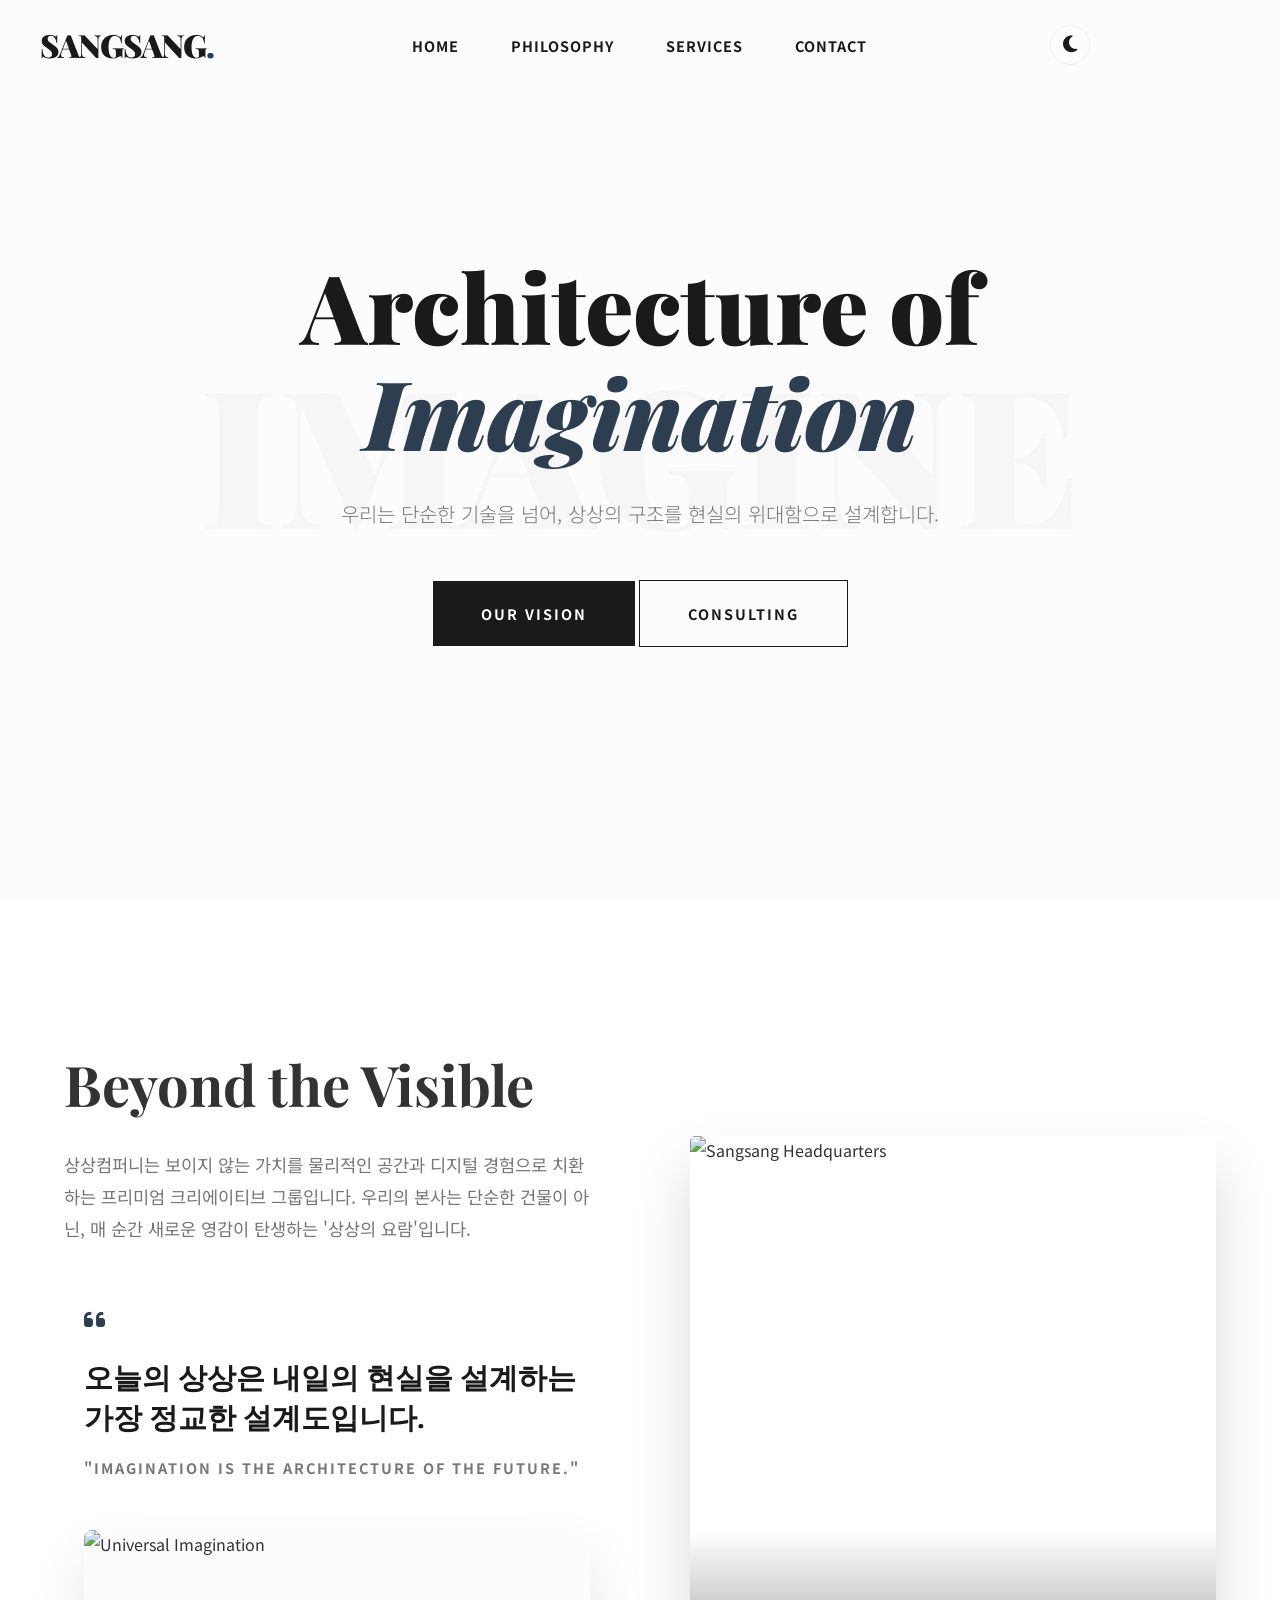
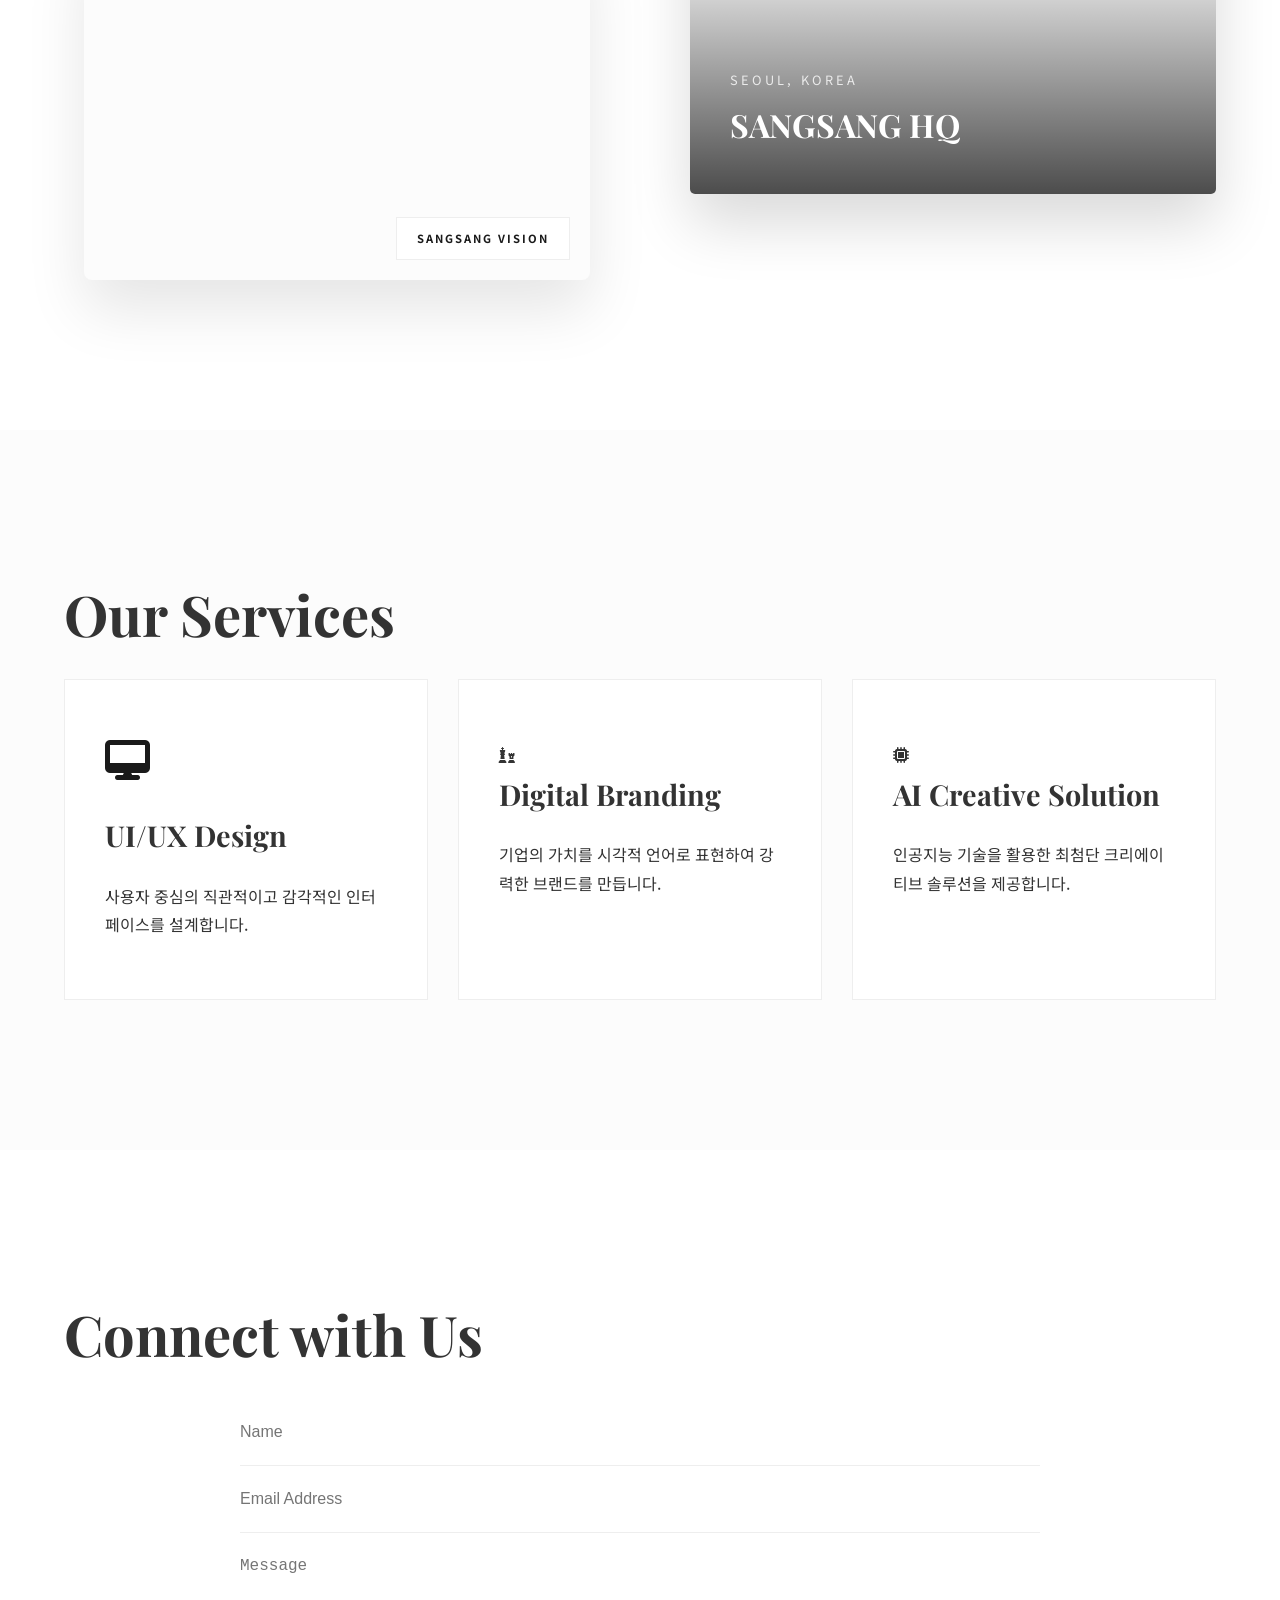
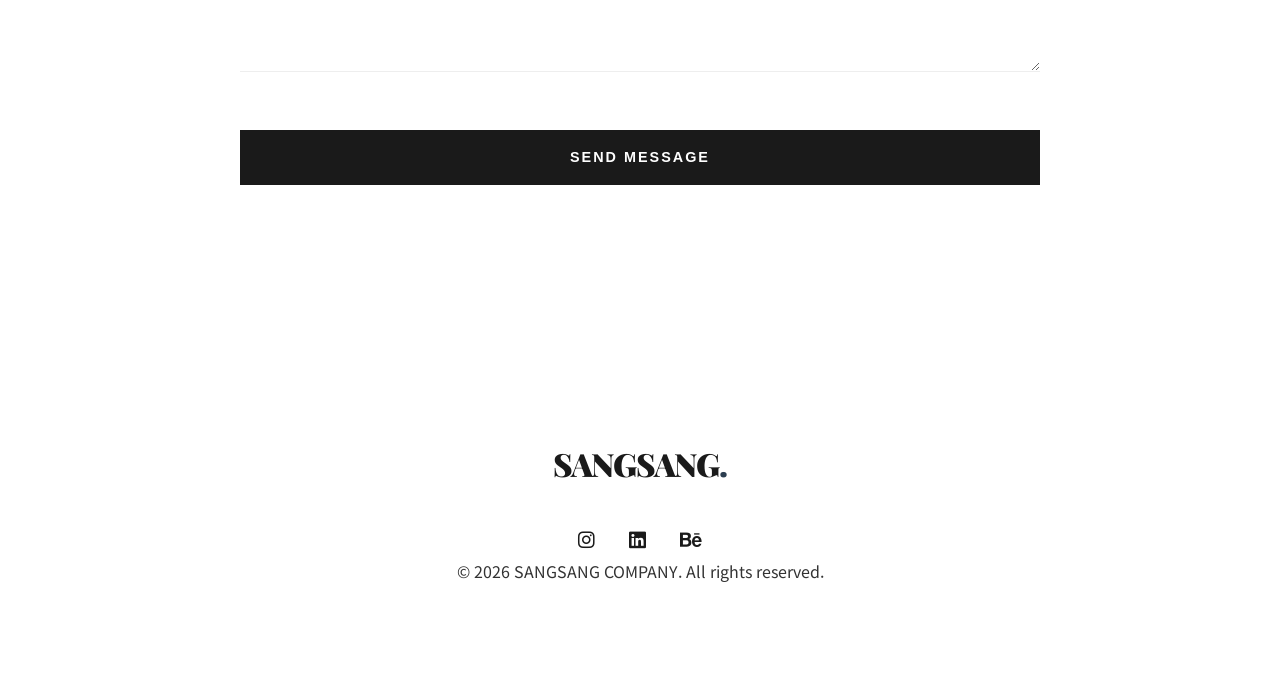
==== index.html @ 0372346c "feat: add Google Analytics tag" ====
<!DOCTYPE html>
<html lang="ko">
<head>
    <!-- Google tag (gtag.js) -->
    <script async src="https://www.googletagmanager.com/gtag/js?id=G-802GSF56RZ"></script>
    <script>
      window.dataLayer = window.dataLayer || [];
      function gtag(){dataLayer.push(arguments);}
      gtag('js', new Date());

      gtag('config', 'G-802GSF56RZ');
    </script>
    <meta charset="UTF-8">
    <meta name="viewport" content="width=device-width, initial-scale=1.0">
    <title>상상컴퍼니 | Premium Creative Solutions</title>
    <link rel="stylesheet" href="style.css">
    <link rel="stylesheet" href="https://cdnjs.cloudflare.com/ajax/libs/font-awesome/6.4.0/css/all.min.css">
    <link href="https://fonts.googleapis.com/css2?family=Playfair+Display:wght@700;900&family=Noto+Sans+KR:wght@300;400;700&display=swap" rel="stylesheet">
</head>
<body>
    <!-- Navigation -->
    <header class="navbar">
        <div class="container nav-container">
            <a href="#" class="logo">SANGSANG<span>.</span></a>
            <nav class="nav-links">
                <a href="#home">Home</a>
                <a href="#about">Philosophy</a>
                <a href="#services">Services</a>
                <a href="#contact">Contact</a>
            </nav>
            <div class="dark-mode-toggle" id="dark-mode-toggle">
                <i class="fas fa-moon"></i>
            </div>
            <div class="menu-toggle" id="mobile-menu">
                <span class="bar"></span>
                <span class="bar"></span>
                <span class="bar"></span>
            </div>
        </div>
    </header>

    <!-- Hero Section -->
    <section id="home" class="hero">
        <div class="container hero-content">
            <h1 class="fade-in">Architecture of <span>Imagination</span></h1>
            <p class="fade-in delay-1">우리는 단순한 기술을 넘어, 상상의 구조를 현실의 위대함으로 설계합니다.</p>
            <div class="hero-btns fade-in delay-2">
                <a href="#about" class="btn btn-primary">Our Vision</a>
                <a href="#contact" class="btn btn-outline">Consulting</a>
            </div>
        </div>
    </section>

    <!-- About Section -->
    <section id="about" class="about">
        <div class="container section-content">
            <div class="about-flex">
                <div class="about-text-content reveal">
                    <h2 class="section-title">Beyond the Visible</h2>
                    <p class="about-description">
                        상상컴퍼니는 보이지 않는 가치를 물리적인 공간과 디지털 경험으로 치환하는 프리미엄 크리에이티브 그룹입니다. 
                        우리의 본사는 단순한 건물이 아닌, 매 순간 새로운 영감이 탄생하는 '상상의 요람'입니다.
                    </p>
                    <div class="vision-statement">
                        <div class="vision-quote">
                            <i class="fas fa-quote-left"></i>
                            <p>오늘의 상상은 내일의 현실을 설계하는 가장 정교한 설계도입니다.</p>
                            <span>"Imagination is the architecture of the future."</span>
                        </div>
                        <div class="vision-image-box">
                            <img src="https://images.unsplash.com/photo-1451187580459-43490279c0fa?auto=format&fit=crop&q=80&w=1500" alt="Universal Imagination" class="vision-img" loading="lazy">
                            <div class="vision-badge">SANGSANG VISION</div>
                        </div>
                    </div>
                </div>
                <div class="about-visual reveal">
                    <div class="building-image-container">
                        <div class="building-overlay"></div>
                        <img src="https://images.unsplash.com/photo-1486406146926-c627a92ad1ab?auto=format&fit=crop&q=80&w=2070" alt="Sangsang Headquarters" class="building-img">
                        <div class="building-info">
                            <span class="location">SEOUL, KOREA</span>
                            <span class="name">SANGSANG HQ</span>
                        </div>
                    </div>
                </div>
            </div>
        </div>
    </section>

    <!-- Services Section -->
    <section id="services" class="services">
        <div class="container section-content">
            <h2 class="section-title reveal">Our Services</h2>
            <div class="service-cards">
                <div class="card reveal">
                    <div class="card-icon"><i class="fas fa-desktop"></i></div>
                    <h3>UI/UX Design</h3>
                    <p>사용자 중심의 직관적이고 감각적인 인터페이스를 설계합니다.</p>
                </div>
                <div class="card reveal">
                    <div class="card-brand"><i class="fas fa-chess"></i></div>
                    <h3>Digital Branding</h3>
                    <p>기업의 가치를 시각적 언어로 표현하여 강력한 브랜드를 만듭니다.</p>
                </div>
                <div class="card reveal">
                    <div class="card-ai"><i class="fas fa-microchip"></i></div>
                    <h3>AI Creative Solution</h3>
                    <p>인공지능 기술을 활용한 최첨단 크리에이티브 솔루션을 제공합니다.</p>
                </div>
            </div>
        </div>
    </section>

    <!-- Contact Section -->
    <section id="contact" class="contact">
        <div class="container section-content">
            <h2 class="section-title reveal">Connect with Us</h2>
            <div class="contact-wrapper reveal">
                <form action="https://formspree.io/f/xykbjzzp" method="POST" id="contact-form">
                    <div class="form-group">
                        <input type="text" name="name" id="name" placeholder="Name" required>
                    </div>
                    <div class="form-group">
                        <input type="email" name="_replyto" id="email" placeholder="Email Address" required>
                    </div>
                    <div class="form-group">
                        <textarea name="message" id="message" rows="5" placeholder="Message" required></textarea>
                    </div>
                    <button type="submit" class="btn btn-primary btn-submit">Send Message</button>
                </form>
            </div>
        </div>
    </section>

    <footer>
        <div class="container">
            <a href="#" class="logo">SANGSANG<span>.</span></a>
            <div class="social-links">
                <a href="#"><i class="fab fa-instagram"></i></a>
                <a href="#"><i class="fab fa-linkedin"></i></a>
                <a href="#"><i class="fab fa-behance"></i></a>
            </div>
            <p>&copy; 2026 SANGSANG COMPANY. All rights reserved.</p>
        </div>
    </footer>

    <script src="main.js"></script>
</body>
</html>
---- style.css ----
@import url('https://fonts.googleapis.com/css2?family=Playfair+Display:wght@700;900&family=Noto+Sans+KR:wght@300;400;700&display=swap');

:root {
    --primary-color: #1a1a1a;
    --accent-color: #2c3e50;
    --text-color: #333333;
    --light-text: #777777;
    --bg-color: #ffffff;
    --off-white: #fcfcfc;
    --glass-bg: rgba(255, 255, 255, 0.9);
    --nav-height: 90px;
    --card-bg: #ffffff;
    --border-color: #eee;
    --white: #ffffff;
}

body.dark-mode {
    --primary-color: #fcfcfc;
    --accent-color: #3498db;
    --text-color: #f0f0f0;
    --light-text: #bbb;
    --bg-color: #121212;
    --off-white: #1a1a1a;
    --glass-bg: rgba(18, 18, 18, 0.9);
    --card-bg: #1e1e1e;
    --border-color: #333;
    --white: #121212;
}

* {
    margin: 0;
    padding: 0;
    box-sizing: border-box;
}

html {
    scroll-behavior: smooth;
}

body {
    font-family: 'Noto Sans KR', sans-serif;
    color: var(--text-color);
    background-color: var(--bg-color);
    line-height: 1.8;
    overflow-x: hidden;
    transition: background-color 0.3s, color 0.3s;
}

.container {
    width: 90%;
    max-width: 1200px;
    margin: 0 auto;
}

/* Dark Mode Toggle */
.dark-mode-toggle {
    cursor: pointer;
    font-size: 1.2rem;
    color: var(--primary-color);
    margin-left: 2rem;
    transition: transform 0.3s ease;
    width: 40px;
    height: 40px;
    display: flex;
    align-items: center;
    justify-content: center;
    border-radius: 50%;
    background: var(--off-white);
    border: 1px solid var(--border-color);
}

.dark-mode-toggle:hover {
    transform: scale(1.1);
}

body.dark-mode .dark-mode-toggle i::before {
    content: "\f185"; /* sun icon */
}

/* Navbar */
.navbar {
    height: var(--nav-height);
    background: transparent;
    position: fixed;
    top: 0;
    width: 100%;
    z-index: 1000;
    transition: all 0.4s cubic-bezier(0.165, 0.84, 0.44, 1);
    display: flex;
    align-items: center;
}

.navbar.scrolled {
    background: var(--glass-bg);
    backdrop-filter: blur(10px);
    box-shadow: 0 5px 30px rgba(0,0,0,0.05);
    border-bottom: 1px solid var(--border-color);
}

.nav-container {
    display: flex;
    justify-content: space-between;
    align-items: center;
    width: 100%;
}

.logo {
    font-family: 'Playfair Display', serif;
    font-size: 2rem;
    font-weight: 900;
    text-decoration: none;
    color: var(--primary-color);
    letter-spacing: -1px;
}

.logo span {
    color: var(--accent-color);
}

.nav-links a {
    text-decoration: none;
    color: var(--primary-color);
    margin-left: 3rem;
    font-size: 0.9rem;
    font-weight: 700;
    text-transform: uppercase;
    letter-spacing: 1px;
    transition: all 0.3s ease;
    position: relative;
}

.nav-links a::after {
    content: '';
    position: absolute;
    width: 0;
    height: 1px;
    bottom: -5px;
    left: 0;
    background-color: var(--primary-color);
    transition: width 0.3s ease;
}

.nav-links a:hover::after {
    width: 100%;
}

/* Hero Section */
.hero {
    height: 100vh;
    display: flex;
    align-items: center;
    justify-content: center;
    text-align: center;
    background: var(--off-white);
    position: relative;
}

.hero::before {
    content: 'IMAGINE';
    position: absolute;
    font-family: 'Playfair Display', serif;
    font-size: 15vw;
    font-weight: 900;
    color: var(--primary-color);
    opacity: 0.02;
    z-index: 0;
    top: 50%;
    left: 50%;
    transform: translate(-50%, -50%);
}

.hero-content {
    position: relative;
    z-index: 1;
}

.hero-content h1 {
    font-family: 'Playfair Display', serif;
    font-size: clamp(3rem, 10vw, 6rem);
    font-weight: 900;
    line-height: 1.1;
    margin-bottom: 2rem;
    color: var(--primary-color);
}

.hero-content h1 span {
    font-style: italic;
    color: var(--accent-color);
}

.hero-content p {
    font-size: 1.25rem;
    max-width: 600px;
    margin: 0 auto 3rem;
    color: var(--light-text);
    font-weight: 300;
}

/* Buttons */
.btn {
    display: inline-block;
    padding: 1.2rem 3rem;
    text-decoration: none;
    font-weight: 700;
    font-size: 0.9rem;
    letter-spacing: 2px;
    text-transform: uppercase;
    transition: all 0.4s cubic-bezier(0.165, 0.84, 0.44, 1);
    cursor: pointer;
    border: none;
}

.btn-primary {
    background: var(--primary-color);
    color: var(--bg-color);
}

.btn-primary:hover {
    background: var(--accent-color);
    color: #fff;
    transform: translateY(-5px);
    box-shadow: 0 10px 30px rgba(0,0,0,0.1);
}

.btn-outline {
    background: transparent;
    border: 1px solid var(--primary-color);
    color: var(--primary-color);
}

.btn-outline:hover {
    background: var(--primary-color);
    color: var(--bg-color);
}

/* About Section & Building */
.section-content {
    padding: 150px 0;
}

.about-flex {
    display: flex;
    align-items: center;
    gap: 100px;
}

.about-text-content {
    flex: 1;
}

.section-title {
    font-family: 'Playfair Display', serif;
    font-size: 3.5rem;
    margin-bottom: 2rem;
    line-height: 1.2;
}

.about-description {
    font-size: 1.1rem;
    color: var(--light-text);
    margin-bottom: 4rem;
}

.vision-statement {
    position: relative;
    padding-left: 20px;
}

.vision-quote {
    margin-bottom: 3rem;
}

.vision-quote i {
    font-size: 1.5rem;
    color: var(--accent-color);
    margin-bottom: 1.5rem;
    display: block;
}

.vision-quote p {
    font-size: 1.8rem;
    font-family: 'Playfair Display', serif;
    font-weight: 700;
    line-height: 1.4;
    color: var(--primary-color);
    margin-bottom: 1rem;
}

.vision-quote span {
    font-size: 0.9rem;
    color: var(--light-text);
    letter-spacing: 2px;
    text-transform: uppercase;
    font-weight: 700;
}

.vision-image-box {
    position: relative;
    width: 100%;
    height: 350px;
    border-radius: 8px;
    overflow: hidden;
    box-shadow: 0 30px 60px rgba(0,0,0,0.1);
    background-color: var(--off-white);
}

.vision-img {
    width: 100%;
    height: 100%;
    object-fit: cover;
    transition: transform 1.2s ease;
    display: block;
}

.vision-image-box:hover .vision-img {
    transform: scale(1.05);
}

.vision-badge {
    position: absolute;
    bottom: 20px;
    right: 20px;
    background: var(--bg-color);
    padding: 10px 20px;
    font-size: 0.7rem;
    font-weight: 700;
    letter-spacing: 2px;
    color: var(--primary-color);
    border: 1px solid var(--border-color);
}

.about-visual {
    flex: 1;
    position: relative;
}

.building-image-container {
    position: relative;
    border-radius: 5px;
    overflow: hidden;
    box-shadow: 0 30px 60px rgba(0,0,0,0.15);
    aspect-ratio: 4/5;
}

.building-img {
    width: 100%;
    height: 100%;
    object-fit: cover;
    transition: transform 1.5s ease;
}

.building-image-container:hover .building-img {
    transform: scale(1.1);
}

.building-overlay {
    position: absolute;
    top: 0;
    left: 0;
    width: 100%;
    height: 100%;
    background: linear-gradient(to bottom, transparent 60%, rgba(0,0,0,0.7));
    z-index: 1;
}

.building-info {
    position: absolute;
    bottom: 40px;
    left: 40px;
    z-index: 2;
    color: #fff;
}

.building-info .location {
    display: block;
    font-size: 0.8rem;
    letter-spacing: 3px;
    margin-bottom: 5px;
    opacity: 0.8;
}

.building-info .name {
    font-family: 'Playfair Display', serif;
    font-size: 2rem;
    font-weight: 700;
}

/* Services Section */
.services {
    background-color: var(--off-white);
}

.service-cards {
    display: grid;
    grid-template-columns: repeat(3, 1fr);
    gap: 30px;
}

.card {
    background: var(--card-bg);
    padding: 60px 40px;
    border: 1px solid var(--border-color);
    transition: all 0.4s ease;
}

.card:hover {
    border-color: var(--primary-color);
    transform: translateY(-10px);
}

.card-icon i {
    font-size: 2.5rem;
    margin-bottom: 30px;
    color: var(--primary-color);
}

.card h3 {
    font-family: 'Playfair Display', serif;
    font-size: 1.8rem;
    margin-bottom: 20px;
}

/* Contact Section */
.contact-wrapper {
    max-width: 800px;
    margin: 0 auto;
}

.form-group input, .form-group textarea {
    width: 100%;
    padding: 1.5rem 0;
    border: none;
    border-bottom: 1px solid var(--border-color);
    outline: none;
    font-size: 1rem;
    transition: border-color 0.3s;
    background: transparent;
    color: var(--text-color);
}

.form-group input:focus, .form-group textarea:focus {
    border-bottom-color: var(--primary-color);
}

.btn-submit {
    margin-top: 50px;
    width: 100%;
}

/* Footer */
footer {
    padding: 100px 0;
    text-align: center;
}

.social-links {
    margin-top: 30px;
}

.social-links a {
    color: var(--primary-color);
    font-size: 1.2rem;
    margin: 0 15px;
    transition: opacity 0.3s;
}

.social-links a:hover {
    opacity: 0.5;
}

/* Animations */
.fade-in {
    opacity: 0;
    transform: translateY(40px);
    animation: fadeIn 1.2s cubic-bezier(0.165, 0.84, 0.44, 1) forwards;
}

.delay-1 { animation-delay: 0.3s; }
.delay-2 { animation-delay: 0.6s; }

@keyframes fadeIn {
    to {
        opacity: 1;
        transform: translateY(0);
    }
}

.reveal {
    opacity: 1;
    transform: translateY(0);
    transition: all 1s cubic-bezier(0.165, 0.84, 0.44, 1);
}

.js-reveal {
    opacity: 0;
    transform: translateY(40px);
}

.js-reveal.active {
    opacity: 1;
    transform: translateY(0);
}

/* Responsive */
@media (max-width: 1024px) {
    .about-flex {
        flex-direction: column;
        gap: 60px;
    }
    .service-cards {
        grid-template-columns: 1fr;
    }
}

@media (max-width: 768px) {
    .hero-content h1 {
        font-size: 4rem;
    }
    .nav-links {
        display: none;
    }
    .dark-mode-toggle {
        margin-left: auto;
        margin-right: 1rem;
    }
}
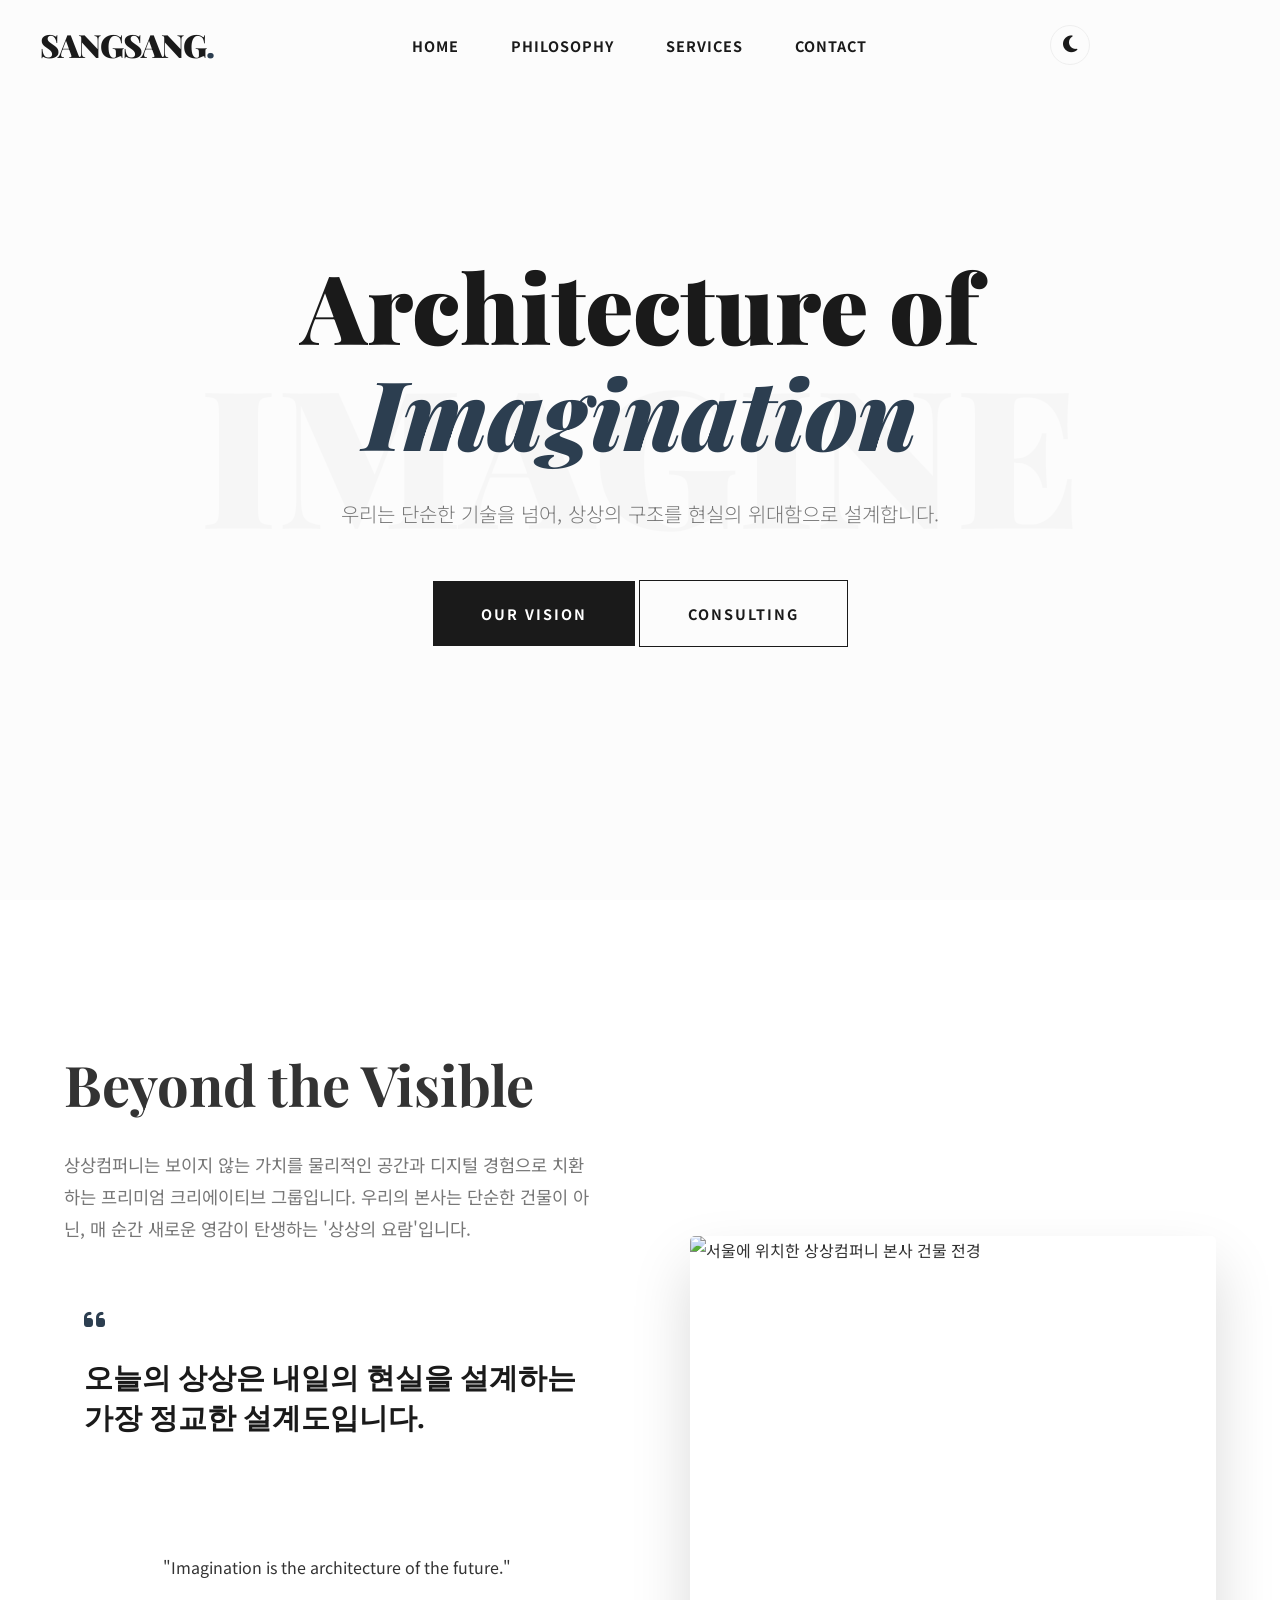
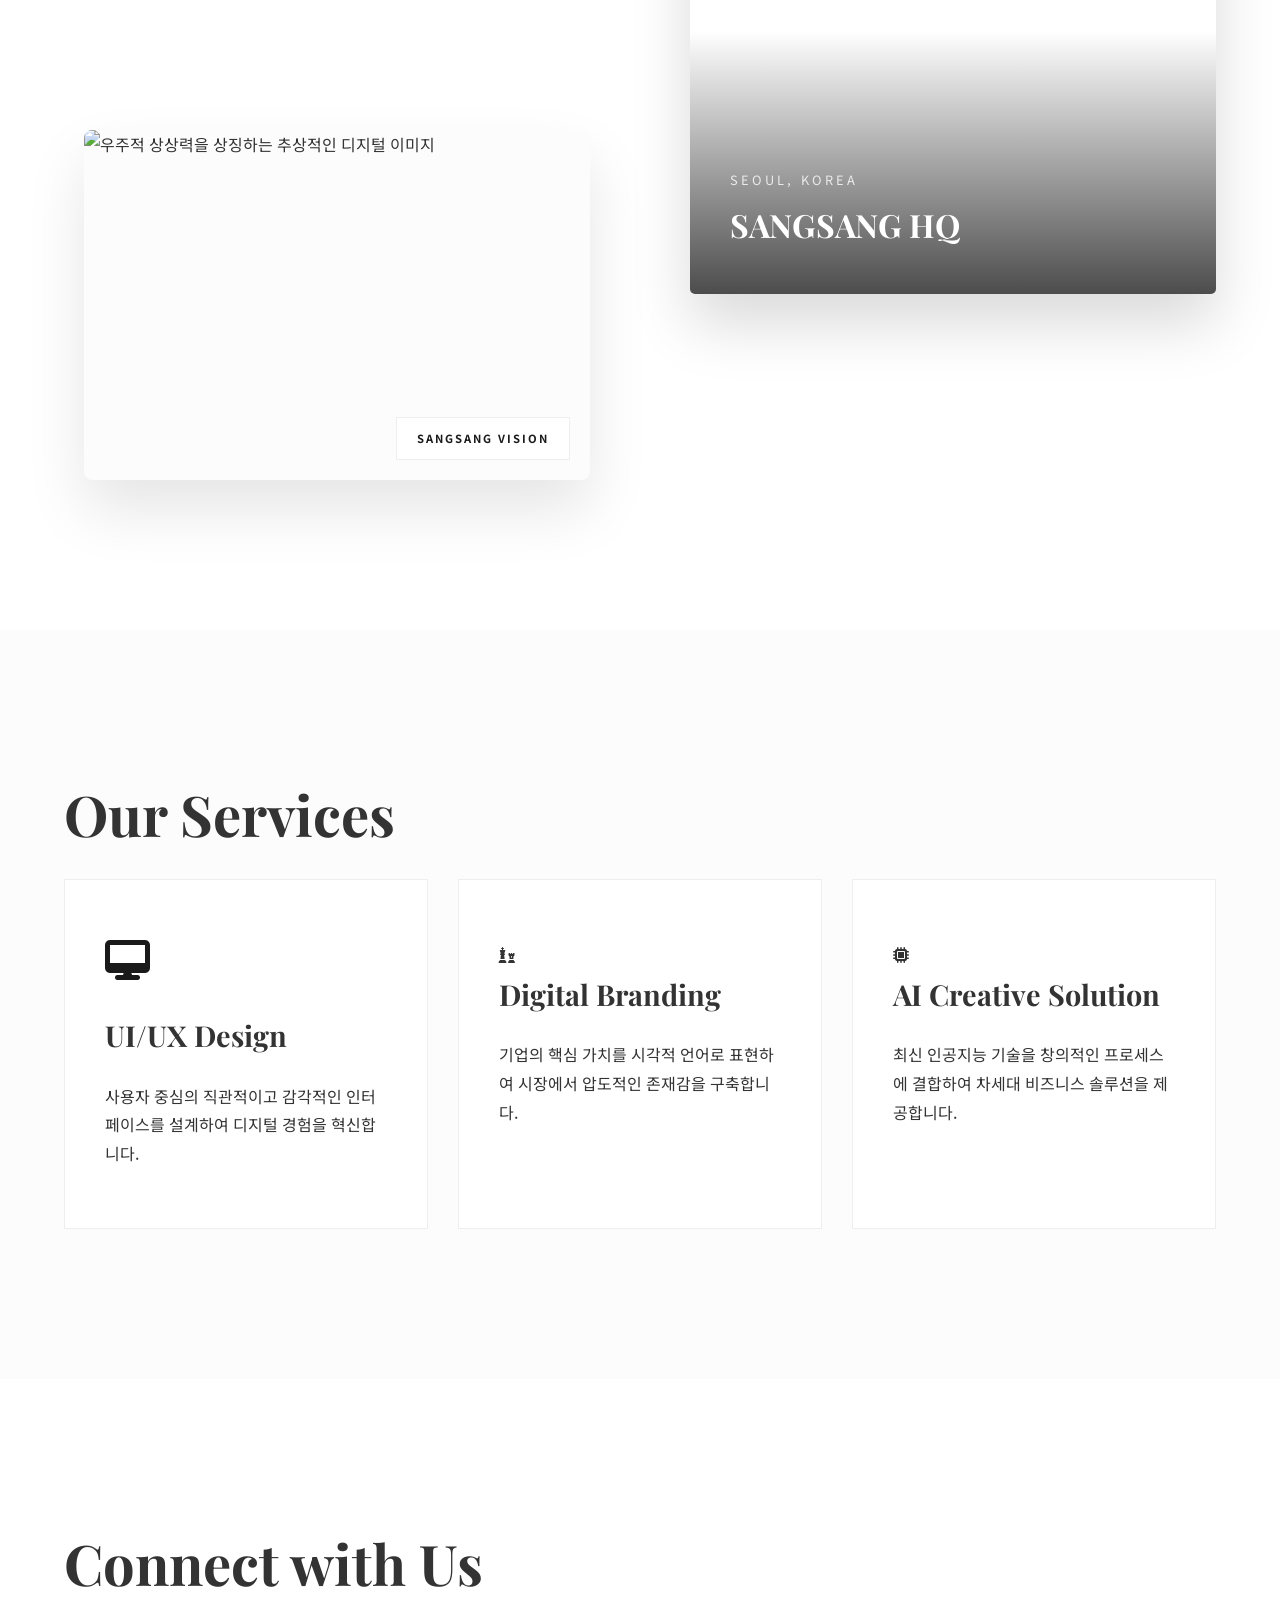
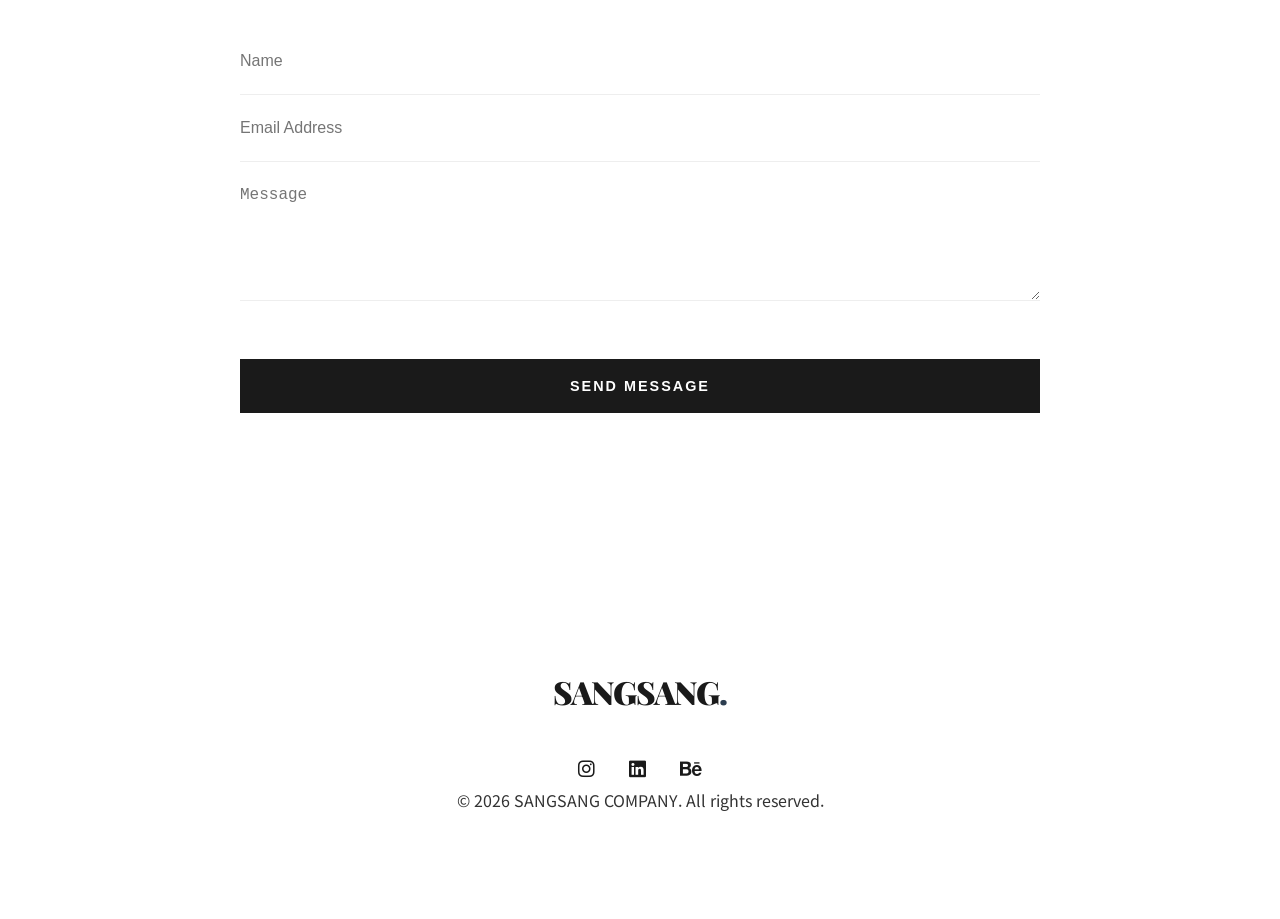
==== commit bbaca742: "feat: SEO 최적화 및 접근성 개선 (Meta, OG, Sitemap, Robots)" ====
--- a/index.html
+++ b/index.html
@@ -10,28 +10,89 @@
 
       gtag('config', 'G-802GSF56RZ');
     </script>
+    <script type="text/javascript">
+        (function(c,l,a,r,i,t,y){
+            c[a]=c[a]||function(){(c[a].q=c[a].q||[]).push(arguments)};
+            t=l.createElement(r);t.async=1;t.src="https://www.clarity.ms/tag/"+i;
+            y=l.getElementsByTagName(r)[0];y.parentNode.insertBefore(t,y);
+        })(window, document, "clarity", "script", "w49rz6p7me");
+    </script>
+    
     <meta charset="UTF-8">
     <meta name="viewport" content="width=device-width, initial-scale=1.0">
-    <title>상상컴퍼니 | Premium Creative Solutions</title>
+    
+    <!-- Primary SEO Meta Tags -->
+    <title>상상컴퍼니 | 프리미엄 크리에이티브 솔루션 & 디자인 에이전시</title>
+    <meta name="description" content="상상컴퍼니는 UI/UX 디자인, 디지털 브랜딩, AI 크리에이티브 솔루션을 제공하는 프리미엄 그룹입니다. 상상을 현실로 만드는 혁신적인 설계를 경험하세요.">
+    <meta name="keywords" content="상상컴퍼니, 디자인 에이전시, UIUX 디자인, 디지털 브랜딩, AI 솔루션, 크리에이티브 그룹, 웹디자인, 브랜드 컨설팅">
+    <meta name="author" content="상상컴퍼니">
+    <meta name="robots" content="index, follow">
+    <link rel="canonical" href="https://sang-sang.com/">
+
+    <!-- Open Graph / Facebook -->
+    <meta property="og:type" content="website">
+    <meta property="og:url" content="https://sang-sang.com/">
+    <meta property="og:title" content="상상컴퍼니 | 프리미엄 크리에이티브 솔루션">
+    <meta property="og:description" content="상상을 현실로 만드는 혁신적인 설계. UI/UX, 브랜딩, AI 솔루션의 정점.">
+    <meta property="og:image" content="https://sang-sang.com/favicon.svg">
+    <meta property="og:site_name" content="상상컴퍼니">
+    <meta property="og:locale" content="ko_KR">
+
+    <!-- Twitter -->
+    <meta property="twitter:card" content="summary_large_image">
+    <meta property="twitter:url" content="https://sang-sang.com/">
+    <meta property="twitter:title" content="상상컴퍼니 | 프리미엄 크리에이티브 솔루션">
+    <meta property="twitter:description" content="상상을 현실로 만드는 혁신적인 설계. UI/UX, 브랜딩, AI 솔루션의 정점.">
+    <meta property="twitter:image" content="https://sang-sang.com/favicon.svg">
+
+    <!-- Favicon -->
+    <link rel="icon" type="image/svg+xml" href="favicon.svg">
+    <link rel="apple-touch-icon" href="favicon.svg">
+    
+    <!-- Fonts and Icons -->
     <link rel="stylesheet" href="style.css">
     <link rel="stylesheet" href="https://cdnjs.cloudflare.com/ajax/libs/font-awesome/6.4.0/css/all.min.css">
     <link href="https://fonts.googleapis.com/css2?family=Playfair+Display:wght@700;900&family=Noto+Sans+KR:wght@300;400;700&display=swap" rel="stylesheet">
+
+    <!-- JSON-LD Structured Data -->
+    <script type="application/ld+json">
+    {
+      "@context": "https://schema.org",
+      "@type": "Organization",
+      "name": "상상컴퍼니",
+      "alternateName": "SANGSANG",
+      "url": "https://sang-sang.com/",
+      "logo": "https://sang-sang.com/favicon.svg",
+      "description": "상상컴퍼니는 UI/UX 디자인, 디지털 브랜딩, AI 크리에이티브 솔루션을 제공하는 프리미엄 그룹입니다.",
+      "contactPoint": {
+        "@type": "ContactPoint",
+        "telephone": "+82-2-123-4567",
+        "contactType": "customer service",
+        "areaServed": "KR",
+        "availableLanguage": ["Korean", "English"]
+      },
+      "sameAs": [
+        "https://www.instagram.com/sangsang",
+        "https://www.linkedin.com/company/sangsang"
+      ]
+    }
+    </script>
 </head>
 <body>
     <!-- Navigation -->
-    <header class="navbar">
+    <header class="navbar" role="banner">
         <div class="container nav-container">
-            <a href="#" class="logo">SANGSANG<span>.</span></a>
-            <nav class="nav-links">
+            <a href="/" class="logo" aria-label="상상컴퍼니 홈">SANGSANG<span>.</span></a>
+            <nav class="nav-links" role="navigation">
                 <a href="#home">Home</a>
                 <a href="#about">Philosophy</a>
                 <a href="#services">Services</a>
                 <a href="#contact">Contact</a>
             </nav>
-            <div class="dark-mode-toggle" id="dark-mode-toggle">
+            <div class="dark-mode-toggle" id="dark-mode-toggle" aria-label="다크 모드 전환">
                 <i class="fas fa-moon"></i>
             </div>
-            <div class="menu-toggle" id="mobile-menu">
+            <div class="menu-toggle" id="mobile-menu" aria-label="메뉴 열기">
                 <span class="bar"></span>
                 <span class="bar"></span>
                 <span class="bar"></span>
@@ -39,107 +100,112 @@
         </div>
     </header>
 
-    <!-- Hero Section -->
-    <section id="home" class="hero">
-        <div class="container hero-content">
-            <h1 class="fade-in">Architecture of <span>Imagination</span></h1>
-            <p class="fade-in delay-1">우리는 단순한 기술을 넘어, 상상의 구조를 현실의 위대함으로 설계합니다.</p>
-            <div class="hero-btns fade-in delay-2">
-                <a href="#about" class="btn btn-primary">Our Vision</a>
-                <a href="#contact" class="btn btn-outline">Consulting</a>
-            </div>
-        </div>
-    </section>
-
-    <!-- About Section -->
-    <section id="about" class="about">
-        <div class="container section-content">
-            <div class="about-flex">
-                <div class="about-text-content reveal">
-                    <h2 class="section-title">Beyond the Visible</h2>
-                    <p class="about-description">
-                        상상컴퍼니는 보이지 않는 가치를 물리적인 공간과 디지털 경험으로 치환하는 프리미엄 크리에이티브 그룹입니다. 
-                        우리의 본사는 단순한 건물이 아닌, 매 순간 새로운 영감이 탄생하는 '상상의 요람'입니다.
-                    </p>
-                    <div class="vision-statement">
-                        <div class="vision-quote">
-                            <i class="fas fa-quote-left"></i>
-                            <p>오늘의 상상은 내일의 현실을 설계하는 가장 정교한 설계도입니다.</p>
-                            <span>"Imagination is the architecture of the future."</span>
-                        </div>
-                        <div class="vision-image-box">
-                            <img src="https://images.unsplash.com/photo-1451187580459-43490279c0fa?auto=format&fit=crop&q=80&w=1500" alt="Universal Imagination" class="vision-img" loading="lazy">
-                            <div class="vision-badge">SANGSANG VISION</div>
+    <main role="main">
+        <!-- Hero Section -->
+        <section id="home" class="hero">
+            <div class="container hero-content">
+                <h1 class="fade-in">Architecture of <span>Imagination</span></h1>
+                <p class="fade-in delay-1">우리는 단순한 기술을 넘어, 상상의 구조를 현실의 위대함으로 설계합니다.</p>
+                <div class="hero-btns fade-in delay-2">
+                    <a href="#about" class="btn btn-primary">Our Vision</a>
+                    <a href="#contact" class="btn btn-outline">Consulting</a>
+                </div>
+            </div>
+        </section>
+
+        <!-- About Section -->
+        <section id="about" class="about">
+            <div class="container section-content">
+                <div class="about-flex">
+                    <article class="about-text-content reveal">
+                        <h2 class="section-title">Beyond the Visible</h2>
+                        <p class="about-description">
+                            상상컴퍼니는 보이지 않는 가치를 물리적인 공간과 디지털 경험으로 치환하는 프리미엄 크리에이티브 그룹입니다. 
+                            우리의 본사는 단순한 건물이 아닌, 매 순간 새로운 영감이 탄생하는 '상상의 요람'입니다.
+                        </p>
+                        <div class="vision-statement">
+                            <blockquote class="vision-quote">
+                                <i class="fas fa-quote-left"></i>
+                                <p>오늘의 상상은 내일의 현실을 설계하는 가장 정교한 설계도입니다.</p>
+                                <footer>"Imagination is the architecture of the future."</footer>
+                            </blockquote>
+                            <div class="vision-image-box">
+                                <img src="https://images.unsplash.com/photo-1451187580459-43490279c0fa?auto=format&fit=crop&q=80&w=1500" alt="우주적 상상력을 상징하는 추상적인 디지털 이미지" class="vision-img" loading="lazy">
+                                <div class="vision-badge">SANGSANG VISION</div>
+                            </div>
+                        </div>
+                    </article>
+                    <div class="about-visual reveal">
+                        <div class="building-image-container">
+                            <div class="building-overlay"></div>
+                            <img src="https://images.unsplash.com/photo-1486406146926-c627a92ad1ab?auto=format&fit=crop&q=80&w=2070" alt="서울에 위치한 상상컴퍼니 본사 건물 전경" class="building-img" loading="lazy">
+                            <div class="building-info">
+                                <span class="location">SEOUL, KOREA</span>
+                                <span class="name">SANGSANG HQ</span>
+                            </div>
                         </div>
                     </div>
                 </div>
-                <div class="about-visual reveal">
-                    <div class="building-image-container">
-                        <div class="building-overlay"></div>
-                        <img src="https://images.unsplash.com/photo-1486406146926-c627a92ad1ab?auto=format&fit=crop&q=80&w=2070" alt="Sangsang Headquarters" class="building-img">
-                        <div class="building-info">
-                            <span class="location">SEOUL, KOREA</span>
-                            <span class="name">SANGSANG HQ</span>
-                        </div>
-                    </div>
-                </div>
-            </div>
-        </div>
-    </section>
-
-    <!-- Services Section -->
-    <section id="services" class="services">
-        <div class="container section-content">
-            <h2 class="section-title reveal">Our Services</h2>
-            <div class="service-cards">
-                <div class="card reveal">
-                    <div class="card-icon"><i class="fas fa-desktop"></i></div>
-                    <h3>UI/UX Design</h3>
-                    <p>사용자 중심의 직관적이고 감각적인 인터페이스를 설계합니다.</p>
-                </div>
-                <div class="card reveal">
-                    <div class="card-brand"><i class="fas fa-chess"></i></div>
-                    <h3>Digital Branding</h3>
-                    <p>기업의 가치를 시각적 언어로 표현하여 강력한 브랜드를 만듭니다.</p>
-                </div>
-                <div class="card reveal">
-                    <div class="card-ai"><i class="fas fa-microchip"></i></div>
-                    <h3>AI Creative Solution</h3>
-                    <p>인공지능 기술을 활용한 최첨단 크리에이티브 솔루션을 제공합니다.</p>
-                </div>
-            </div>
-        </div>
-    </section>
-
-    <!-- Contact Section -->
-    <section id="contact" class="contact">
-        <div class="container section-content">
-            <h2 class="section-title reveal">Connect with Us</h2>
-            <div class="contact-wrapper reveal">
-                <form action="https://formspree.io/f/xykbjzzp" method="POST" id="contact-form">
-                    <div class="form-group">
-                        <input type="text" name="name" id="name" placeholder="Name" required>
-                    </div>
-                    <div class="form-group">
-                        <input type="email" name="_replyto" id="email" placeholder="Email Address" required>
-                    </div>
-                    <div class="form-group">
-                        <textarea name="message" id="message" rows="5" placeholder="Message" required></textarea>
-                    </div>
-                    <button type="submit" class="btn btn-primary btn-submit">Send Message</button>
-                </form>
-            </div>
-        </div>
-    </section>
-
-    <footer>
+            </div>
+        </section>
+
+        <!-- Services Section -->
+        <section id="services" class="services">
+            <div class="container section-content">
+                <h2 class="section-title reveal">Our Services</h2>
+                <div class="service-cards">
+                    <article class="card reveal">
+                        <div class="card-icon"><i class="fas fa-desktop" aria-hidden="true"></i></div>
+                        <h3>UI/UX Design</h3>
+                        <p>사용자 중심의 직관적이고 감각적인 인터페이스를 설계하여 디지털 경험을 혁신합니다.</p>
+                    </article>
+                    <article class="card reveal">
+                        <div class="card-brand"><i class="fas fa-chess" aria-hidden="true"></i></div>
+                        <h3>Digital Branding</h3>
+                        <p>기업의 핵심 가치를 시각적 언어로 표현하여 시장에서 압도적인 존재감을 구축합니다.</p>
+                    </article>
+                    <article class="card reveal">
+                        <div class="card-ai"><i class="fas fa-microchip" aria-hidden="true"></i></div>
+                        <h3>AI Creative Solution</h3>
+                        <p>최신 인공지능 기술을 창의적인 프로세스에 결합하여 차세대 비즈니스 솔루션을 제공합니다.</p>
+                    </article>
+                </div>
+            </div>
+        </section>
+
+        <!-- Contact Section -->
+        <section id="contact" class="contact">
+            <div class="container section-content">
+                <h2 class="section-title reveal">Connect with Us</h2>
+                <div class="contact-wrapper reveal">
+                    <form action="https://formspree.io/f/xykbjzzp" method="POST" id="contact-form">
+                        <div class="form-group">
+                            <label for="name" class="sr-only">이름</label>
+                            <input type="text" name="name" id="name" placeholder="Name" required aria-required="true">
+                        </div>
+                        <div class="form-group">
+                            <label for="email" class="sr-only">이메일 주소</label>
+                            <input type="email" name="_replyto" id="email" placeholder="Email Address" required aria-required="true">
+                        </div>
+                        <div class="form-group">
+                            <label for="message" class="sr-only">메시지 내용</label>
+                            <textarea name="message" id="message" rows="5" placeholder="Message" required aria-required="true"></textarea>
+                        </div>
+                        <button type="submit" class="btn btn-primary btn-submit">Send Message</button>
+                    </form>
+                </div>
+            </div>
+        </section>
+    </main>
+
+    <footer role="contentinfo">
         <div class="container">
-            <a href="#" class="logo">SANGSANG<span>.</span></a>
-            <div class="social-links">
-                <a href="#"><i class="fab fa-instagram"></i></a>
-                <a href="#"><i class="fab fa-linkedin"></i></a>
-                <a href="#"><i class="fab fa-behance"></i></a>
-            </div>
+            <a href="/" class="logo" aria-label="상상컴퍼니 홈">SANGSANG<span>.</span></a>
+            <nav class="social-links" aria-label="소셜 미디어 링크">
+                <a href="#" aria-label="Instagram"><i class="fab fa-instagram"></i></a>
+                <a href="#" aria-label="LinkedIn"><i class="fab fa-linkedin"></i></a>
+                <a href="#" aria-label="Behance"><i class="fab fa-behance"></i></a>
+            </nav>
             <p>&copy; 2026 SANGSANG COMPANY. All rights reserved.</p>
         </div>
     </footer>
--- a/style.css
+++ b/style.css
@@ -502,6 +502,19 @@
 }
 
 /* Responsive */
+/* Accessibility Utility */
+.sr-only {
+    position: absolute;
+    width: 1px;
+    height: 1px;
+    padding: 0;
+    margin: -1px;
+    overflow: hidden;
+    clip: rect(0, 0, 0, 0);
+    white-space: nowrap;
+    border-width: 0;
+}
+
 @media (max-width: 1024px) {
     .about-flex {
         flex-direction: column;
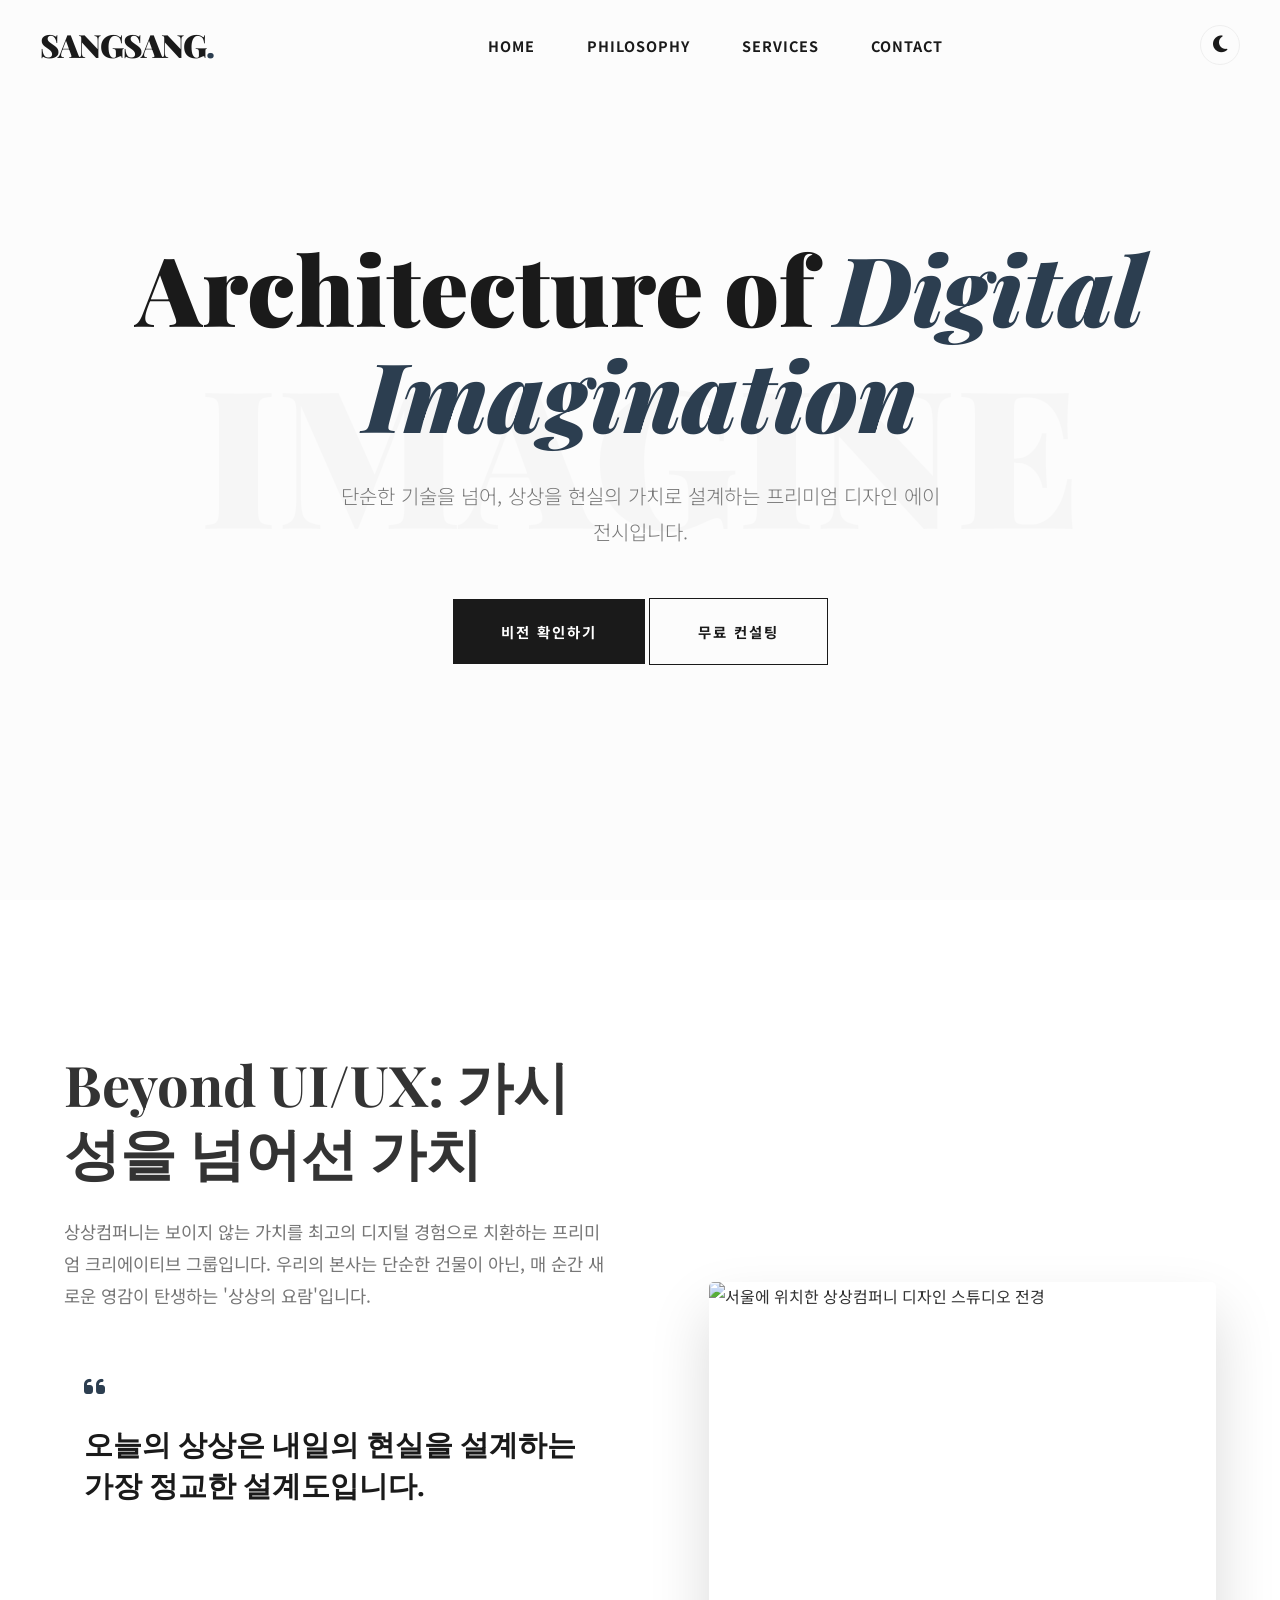
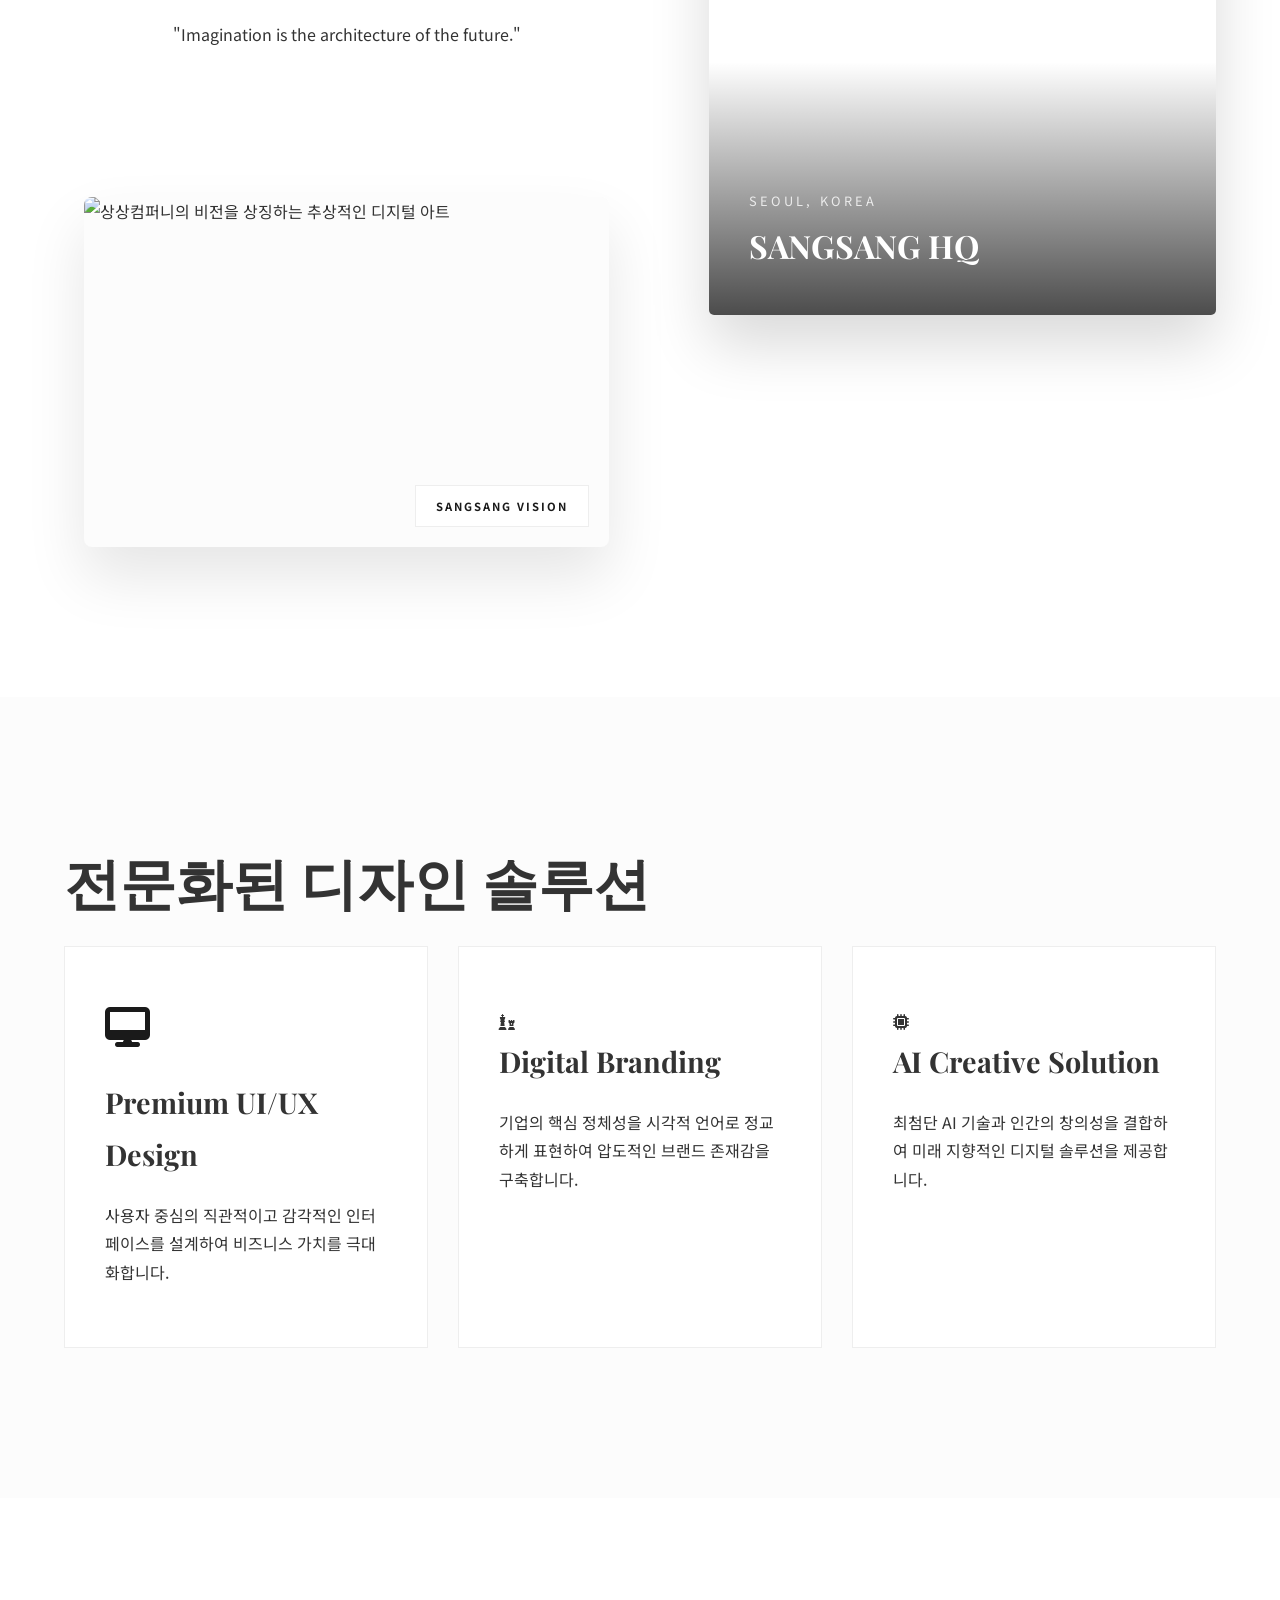
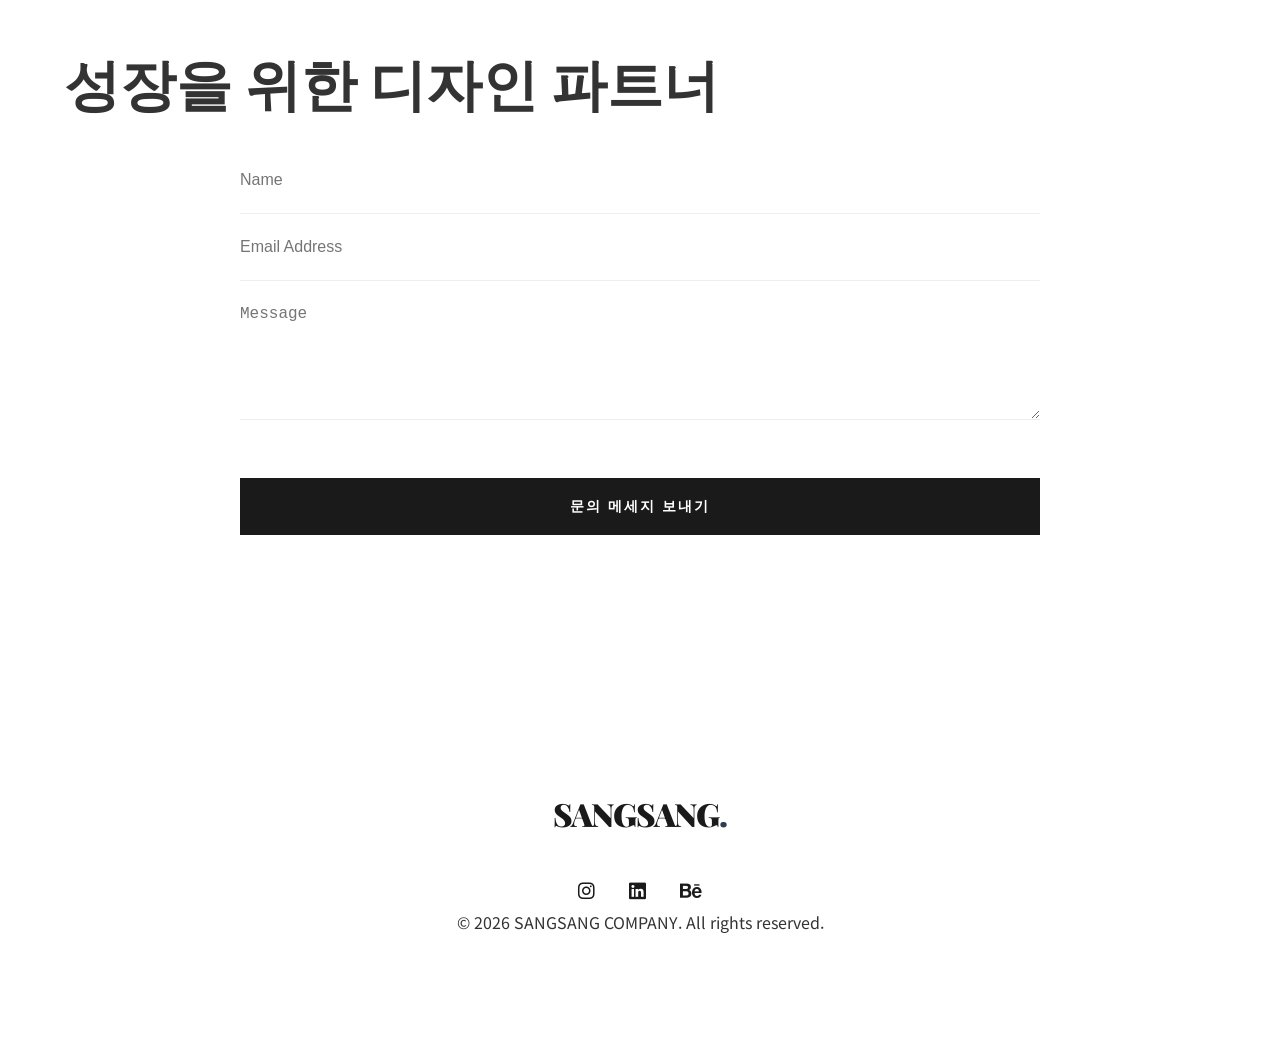
==== commit 1306ffda: "fix: SEO 심화 최적화 및 성능 개선 (CLS, Render-blocking, 404 Page)" ====
--- a/index.html
+++ b/index.html
@@ -10,7 +10,7 @@
 
       gtag('config', 'G-802GSF56RZ');
     </script>
-    <script type="text/javascript">
+    <script defer type="text/javascript">
         (function(c,l,a,r,i,t,y){
             c[a]=c[a]||function(){(c[a].q=c[a].q||[]).push(arguments)};
             t=l.createElement(r);t.async=1;t.src="https://www.clarity.ms/tag/"+i;
@@ -22,9 +22,9 @@
     <meta name="viewport" content="width=device-width, initial-scale=1.0">
     
     <!-- Primary SEO Meta Tags -->
-    <title>상상컴퍼니 | 프리미엄 크리에이티브 솔루션 & 디자인 에이전시</title>
-    <meta name="description" content="상상컴퍼니는 UI/UX 디자인, 디지털 브랜딩, AI 크리에이티브 솔루션을 제공하는 프리미엄 그룹입니다. 상상을 현실로 만드는 혁신적인 설계를 경험하세요.">
-    <meta name="keywords" content="상상컴퍼니, 디자인 에이전시, UIUX 디자인, 디지털 브랜딩, AI 솔루션, 크리에이티브 그룹, 웹디자인, 브랜드 컨설팅">
+    <title>상상컴퍼니 | 프리미엄 UI/UX 디자인 & 디지털 브랜딩 에이전시</title>
+    <meta name="description" content="상상컴퍼니는 혁신적인 UI/UX 디자인, 디지털 브랜딩, AI 크리에이티브 솔루션을 제공하는 디자인 에이전시입니다. 브랜드의 상상을 현실로 만드는 최고의 파트너를 만나보세요.">
+    <meta name="keywords" content="상상컴퍼니, 디자인 에이전시, UIUX 디자인, 디지털 브랜딩, AI 솔루션, 크리에이티브 그룹, 웹디자인, 브랜드 컨설팅, 서울 디자인 업체">
     <meta name="author" content="상상컴퍼니">
     <meta name="robots" content="index, follow">
     <link rel="canonical" href="https://sang-sang.com/">
@@ -32,8 +32,8 @@
     <!-- Open Graph / Facebook -->
     <meta property="og:type" content="website">
     <meta property="og:url" content="https://sang-sang.com/">
-    <meta property="og:title" content="상상컴퍼니 | 프리미엄 크리에이티브 솔루션">
-    <meta property="og:description" content="상상을 현실로 만드는 혁신적인 설계. UI/UX, 브랜딩, AI 솔루션의 정점.">
+    <meta property="og:title" content="상상컴퍼니 | 프리미엄 UI/UX 디자인 & 디지털 브랜딩">
+    <meta property="og:description" content="상상을 현실로 만드는 혁신적인 설계. UI/UX 디자인, 브랜딩, AI 솔루션의 정점.">
     <meta property="og:image" content="https://sang-sang.com/favicon.svg">
     <meta property="og:site_name" content="상상컴퍼니">
     <meta property="og:locale" content="ko_KR">
@@ -41,17 +41,20 @@
     <!-- Twitter -->
     <meta property="twitter:card" content="summary_large_image">
     <meta property="twitter:url" content="https://sang-sang.com/">
-    <meta property="twitter:title" content="상상컴퍼니 | 프리미엄 크리에이티브 솔루션">
-    <meta property="twitter:description" content="상상을 현실로 만드는 혁신적인 설계. UI/UX, 브랜딩, AI 솔루션의 정점.">
+    <meta property="twitter:title" content="상상컴퍼니 | 프리미엄 UI/UX 디자인 & 디지털 브랜딩">
+    <meta property="twitter:description" content="상상을 현실로 만드는 혁신적인 설계. UI/UX 디자인, 브랜딩, AI 솔루션의 정점.">
     <meta property="twitter:image" content="https://sang-sang.com/favicon.svg">
 
     <!-- Favicon -->
     <link rel="icon" type="image/svg+xml" href="favicon.svg">
+    <link rel="shortcut icon" href="favicon.svg" type="image/x-icon">
     <link rel="apple-touch-icon" href="favicon.svg">
     
     <!-- Fonts and Icons -->
     <link rel="stylesheet" href="style.css">
     <link rel="stylesheet" href="https://cdnjs.cloudflare.com/ajax/libs/font-awesome/6.4.0/css/all.min.css">
+    <link rel="preconnect" href="https://fonts.googleapis.com">
+    <link rel="preconnect" href="https://fonts.gstatic.com" crossorigin>
     <link href="https://fonts.googleapis.com/css2?family=Playfair+Display:wght@700;900&family=Noto+Sans+KR:wght@300;400;700&display=swap" rel="stylesheet">
 
     <!-- JSON-LD Structured Data -->
@@ -83,19 +86,21 @@
     <header class="navbar" role="banner">
         <div class="container nav-container">
             <a href="/" class="logo" aria-label="상상컴퍼니 홈">SANGSANG<span>.</span></a>
-            <nav class="nav-links" role="navigation">
+            <nav class="nav-links" id="nav-menu" role="navigation">
                 <a href="#home">Home</a>
                 <a href="#about">Philosophy</a>
                 <a href="#services">Services</a>
                 <a href="#contact">Contact</a>
             </nav>
-            <div class="dark-mode-toggle" id="dark-mode-toggle" aria-label="다크 모드 전환">
-                <i class="fas fa-moon"></i>
-            </div>
-            <div class="menu-toggle" id="mobile-menu" aria-label="메뉴 열기">
-                <span class="bar"></span>
-                <span class="bar"></span>
-                <span class="bar"></span>
+            <div class="nav-actions">
+                <div class="dark-mode-toggle" id="dark-mode-toggle" aria-label="다크 모드 전환" role="button" tabindex="0">
+                    <i class="fas fa-moon"></i>
+                </div>
+                <div class="menu-toggle" id="mobile-menu" aria-label="모바일 메뉴 열기" role="button" tabindex="0">
+                    <span class="bar"></span>
+                    <span class="bar"></span>
+                    <span class="bar"></span>
+                </div>
             </div>
         </div>
     </header>
@@ -104,11 +109,11 @@
         <!-- Hero Section -->
         <section id="home" class="hero">
             <div class="container hero-content">
-                <h1 class="fade-in">Architecture of <span>Imagination</span></h1>
-                <p class="fade-in delay-1">우리는 단순한 기술을 넘어, 상상의 구조를 현실의 위대함으로 설계합니다.</p>
+                <h1 class="fade-in">Architecture of <span>Digital Imagination</span></h1>
+                <p class="fade-in delay-1">단순한 기술을 넘어, 상상을 현실의 가치로 설계하는 프리미엄 디자인 에이전시입니다.</p>
                 <div class="hero-btns fade-in delay-2">
-                    <a href="#about" class="btn btn-primary">Our Vision</a>
-                    <a href="#contact" class="btn btn-outline">Consulting</a>
+                    <a href="#about" class="btn btn-primary">비전 확인하기</a>
+                    <a href="#contact" class="btn btn-outline">무료 컨설팅</a>
                 </div>
             </div>
         </section>
@@ -118,9 +123,9 @@
             <div class="container section-content">
                 <div class="about-flex">
                     <article class="about-text-content reveal">
-                        <h2 class="section-title">Beyond the Visible</h2>
+                        <h2 class="section-title">Beyond UI/UX: 가시성을 넘어선 가치</h2>
                         <p class="about-description">
-                            상상컴퍼니는 보이지 않는 가치를 물리적인 공간과 디지털 경험으로 치환하는 프리미엄 크리에이티브 그룹입니다. 
+                            상상컴퍼니는 보이지 않는 가치를 최고의 디지털 경험으로 치환하는 프리미엄 크리에이티브 그룹입니다. 
                             우리의 본사는 단순한 건물이 아닌, 매 순간 새로운 영감이 탄생하는 '상상의 요람'입니다.
                         </p>
                         <div class="vision-statement">
@@ -130,7 +135,7 @@
                                 <footer>"Imagination is the architecture of the future."</footer>
                             </blockquote>
                             <div class="vision-image-box">
-                                <img src="https://images.unsplash.com/photo-1451187580459-43490279c0fa?auto=format&fit=crop&q=80&w=1500" alt="우주적 상상력을 상징하는 추상적인 디지털 이미지" class="vision-img" loading="lazy">
+                                <img src="https://images.unsplash.com/photo-1451187580459-43490279c0fa?auto=format&fit=crop&q=80&w=800" alt="상상컴퍼니의 비전을 상징하는 추상적인 디지털 아트" class="vision-img" loading="lazy" width="800" height="533">
                                 <div class="vision-badge">SANGSANG VISION</div>
                             </div>
                         </div>
@@ -138,7 +143,7 @@
                     <div class="about-visual reveal">
                         <div class="building-image-container">
                             <div class="building-overlay"></div>
-                            <img src="https://images.unsplash.com/photo-1486406146926-c627a92ad1ab?auto=format&fit=crop&q=80&w=2070" alt="서울에 위치한 상상컴퍼니 본사 건물 전경" class="building-img" loading="lazy">
+                            <img src="https://images.unsplash.com/photo-1486406146926-c627a92ad1ab?auto=format&fit=crop&q=80&w=800" alt="서울에 위치한 상상컴퍼니 디자인 스튜디오 전경" class="building-img" loading="lazy" width="800" height="1000">
                             <div class="building-info">
                                 <span class="location">SEOUL, KOREA</span>
                                 <span class="name">SANGSANG HQ</span>
@@ -152,22 +157,22 @@
         <!-- Services Section -->
         <section id="services" class="services">
             <div class="container section-content">
-                <h2 class="section-title reveal">Our Services</h2>
+                <h2 class="section-title reveal">전문화된 디자인 솔루션</h2>
                 <div class="service-cards">
                     <article class="card reveal">
                         <div class="card-icon"><i class="fas fa-desktop" aria-hidden="true"></i></div>
-                        <h3>UI/UX Design</h3>
-                        <p>사용자 중심의 직관적이고 감각적인 인터페이스를 설계하여 디지털 경험을 혁신합니다.</p>
+                        <h3>Premium UI/UX Design</h3>
+                        <p>사용자 중심의 직관적이고 감각적인 인터페이스를 설계하여 비즈니스 가치를 극대화합니다.</p>
                     </article>
                     <article class="card reveal">
                         <div class="card-brand"><i class="fas fa-chess" aria-hidden="true"></i></div>
                         <h3>Digital Branding</h3>
-                        <p>기업의 핵심 가치를 시각적 언어로 표현하여 시장에서 압도적인 존재감을 구축합니다.</p>
+                        <p>기업의 핵심 정체성을 시각적 언어로 정교하게 표현하여 압도적인 브랜드 존재감을 구축합니다.</p>
                     </article>
                     <article class="card reveal">
                         <div class="card-ai"><i class="fas fa-microchip" aria-hidden="true"></i></div>
                         <h3>AI Creative Solution</h3>
-                        <p>최신 인공지능 기술을 창의적인 프로세스에 결합하여 차세대 비즈니스 솔루션을 제공합니다.</p>
+                        <p>최첨단 AI 기술과 인간의 창의성을 결합하여 미래 지향적인 디지털 솔루션을 제공합니다.</p>
                     </article>
                 </div>
             </div>
@@ -176,11 +181,11 @@
         <!-- Contact Section -->
         <section id="contact" class="contact">
             <div class="container section-content">
-                <h2 class="section-title reveal">Connect with Us</h2>
+                <h2 class="section-title reveal">성장을 위한 디자인 파트너</h2>
                 <div class="contact-wrapper reveal">
                     <form action="https://formspree.io/f/xykbjzzp" method="POST" id="contact-form">
                         <div class="form-group">
-                            <label for="name" class="sr-only">이름</label>
+                            <label for="name" class="sr-only">성함</label>
                             <input type="text" name="name" id="name" placeholder="Name" required aria-required="true">
                         </div>
                         <div class="form-group">
@@ -188,10 +193,10 @@
                             <input type="email" name="_replyto" id="email" placeholder="Email Address" required aria-required="true">
                         </div>
                         <div class="form-group">
-                            <label for="message" class="sr-only">메시지 내용</label>
+                            <label for="message" class="sr-only">문의 내용</label>
                             <textarea name="message" id="message" rows="5" placeholder="Message" required aria-required="true"></textarea>
                         </div>
-                        <button type="submit" class="btn btn-primary btn-submit">Send Message</button>
+                        <button type="submit" class="btn btn-primary btn-submit">문의 메세지 보내기</button>
                     </form>
                 </div>
             </div>
@@ -210,6 +215,6 @@
         </div>
     </footer>
 
-    <script src="main.js"></script>
+    <script defer src="main.js"></script>
 </body>
 </html>
--- a/style.css
+++ b/style.css
@@ -307,7 +307,7 @@
 .vision-img {
     width: 100%;
     height: 100%;
-    object-fit: cover;
+    object-fit: cover; /* 이미지 왜곡 방지 */
     transition: transform 1.2s ease;
     display: block;
 }
@@ -345,12 +345,64 @@
 .building-img {
     width: 100%;
     height: 100%;
-    object-fit: cover;
+    object-fit: cover; /* 이미지 왜곡 방지 */
     transition: transform 1.5s ease;
 }
 
 .building-image-container:hover .building-img {
     transform: scale(1.1);
+}
+
+/* Nav Actions & Toggle */
+.nav-actions {
+    display: flex;
+    align-items: center;
+}
+
+.menu-toggle {
+    display: none;
+    flex-direction: column;
+    cursor: pointer;
+    margin-left: 1.5rem;
+}
+
+.menu-toggle .bar {
+    width: 25px;
+    height: 2px;
+    background-color: var(--primary-color);
+    margin: 3px 0;
+    transition: 0.4s;
+}
+
+/* Mobile Nav Active */
+@media (max-width: 768px) {
+    .menu-toggle {
+        display: flex;
+    }
+
+    .nav-links {
+        display: none;
+        flex-direction: column;
+        position: absolute;
+        top: var(--nav-height);
+        left: 0;
+        width: 100%;
+        background-color: var(--glass-bg);
+        backdrop-filter: blur(15px);
+        padding: 40px 0;
+        text-align: center;
+        border-bottom: 1px solid var(--border-color);
+        box-shadow: 0 10px 30px rgba(0,0,0,0.05);
+    }
+
+    .nav-links.active {
+        display: flex;
+    }
+
+    .nav-links a {
+        margin: 15px 0;
+        display: block;
+    }
 }
 
 .building-overlay {
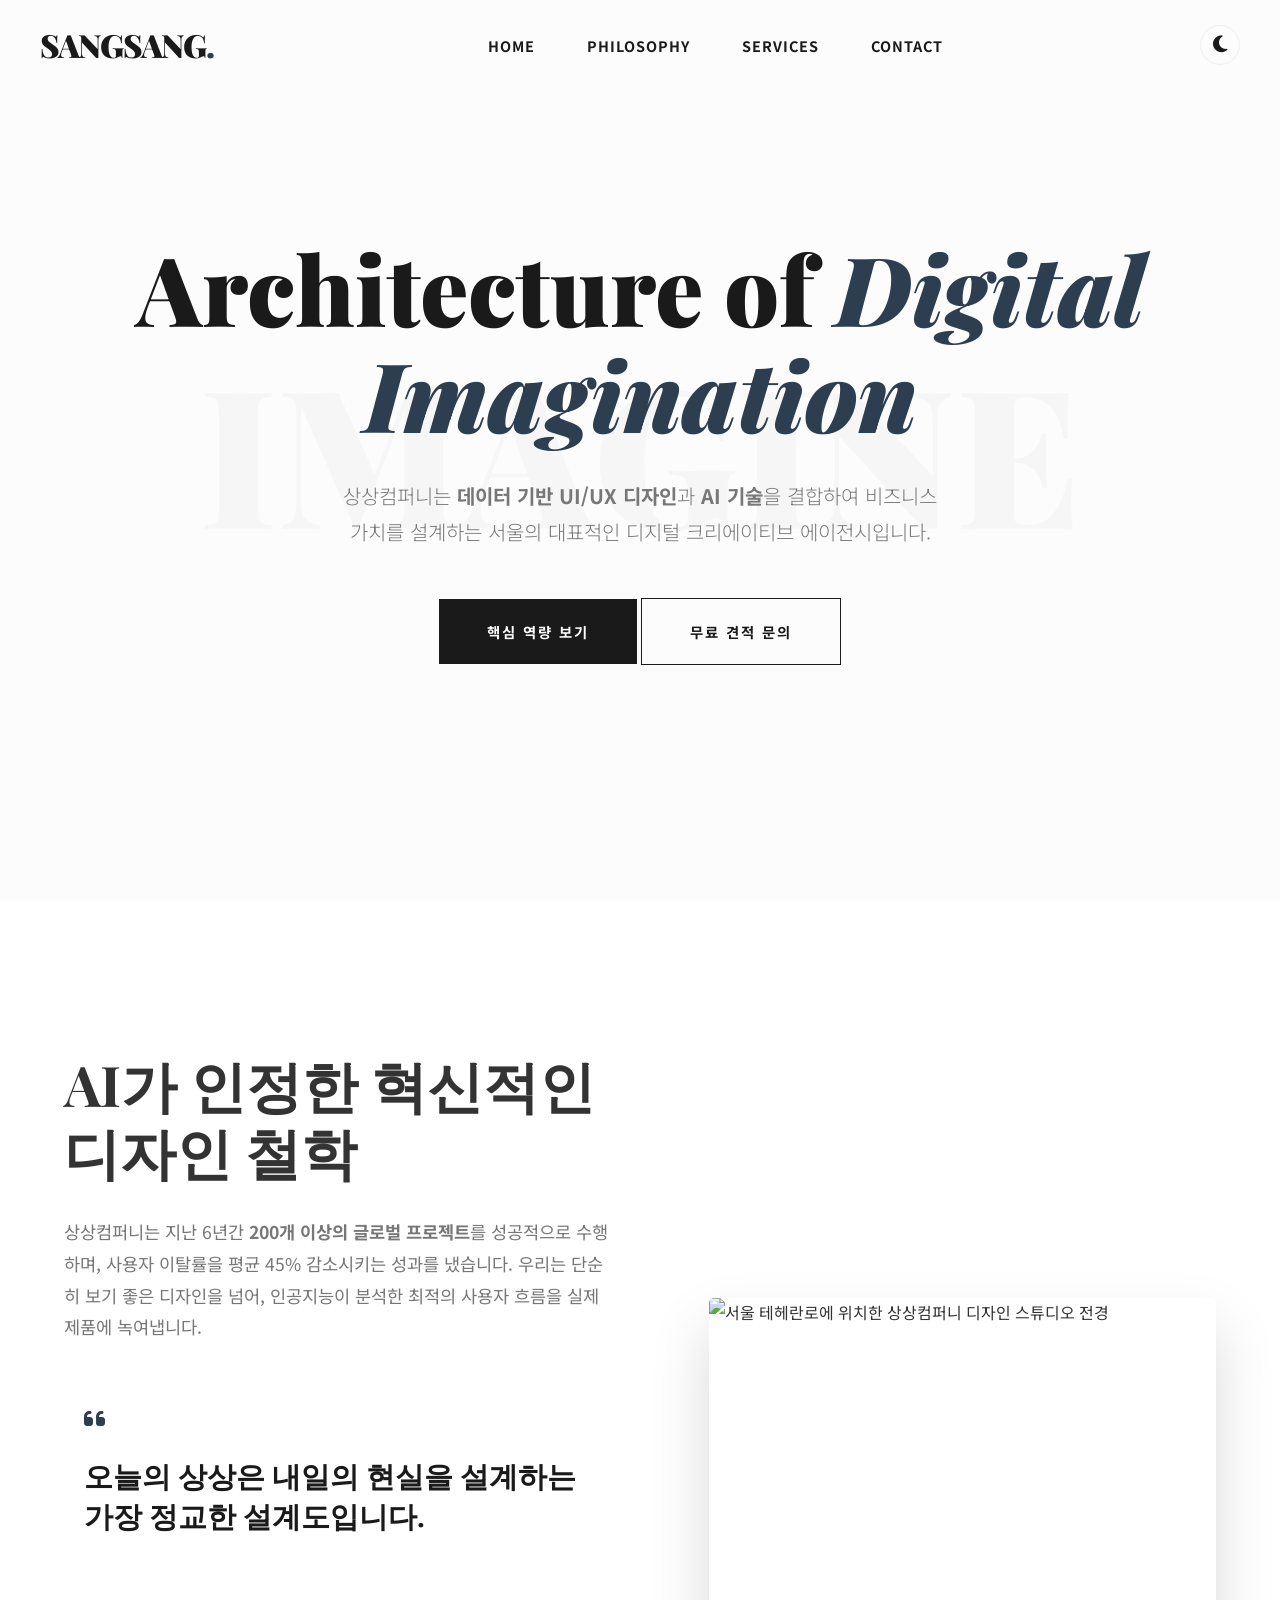
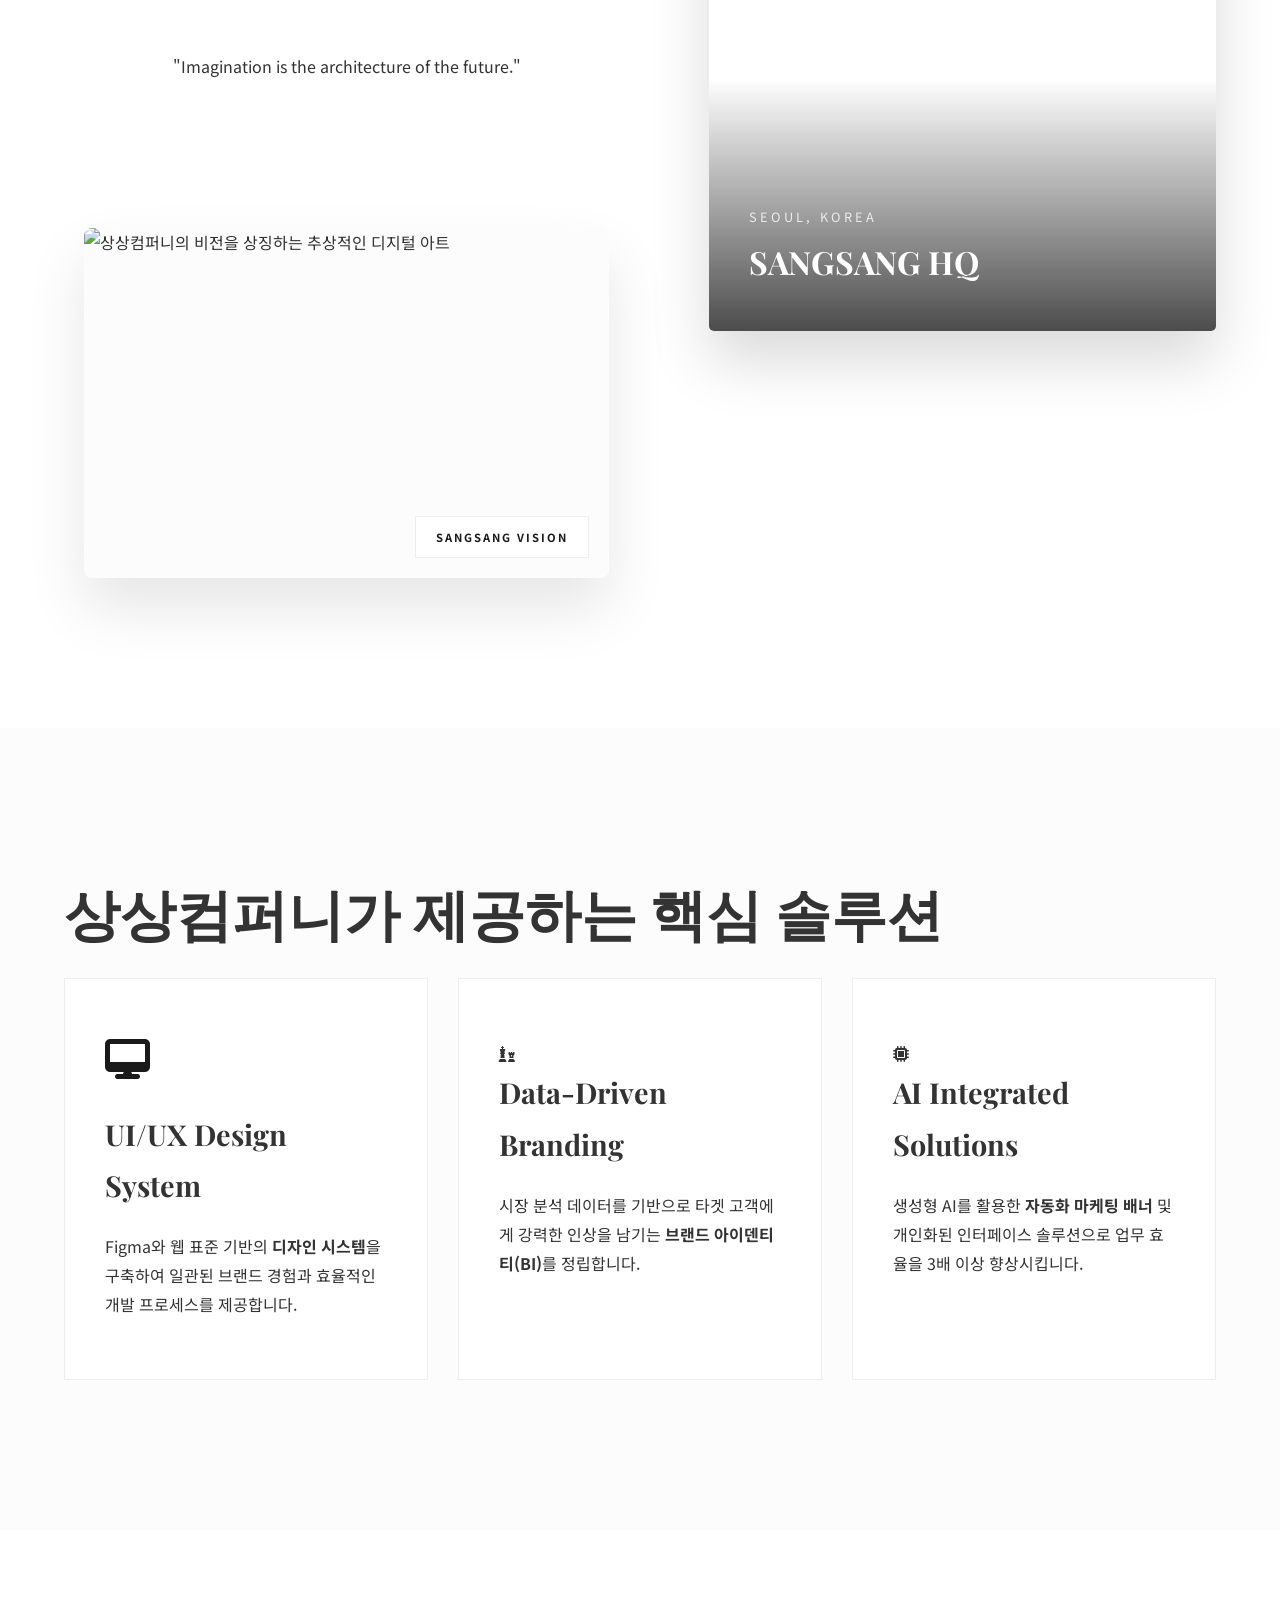
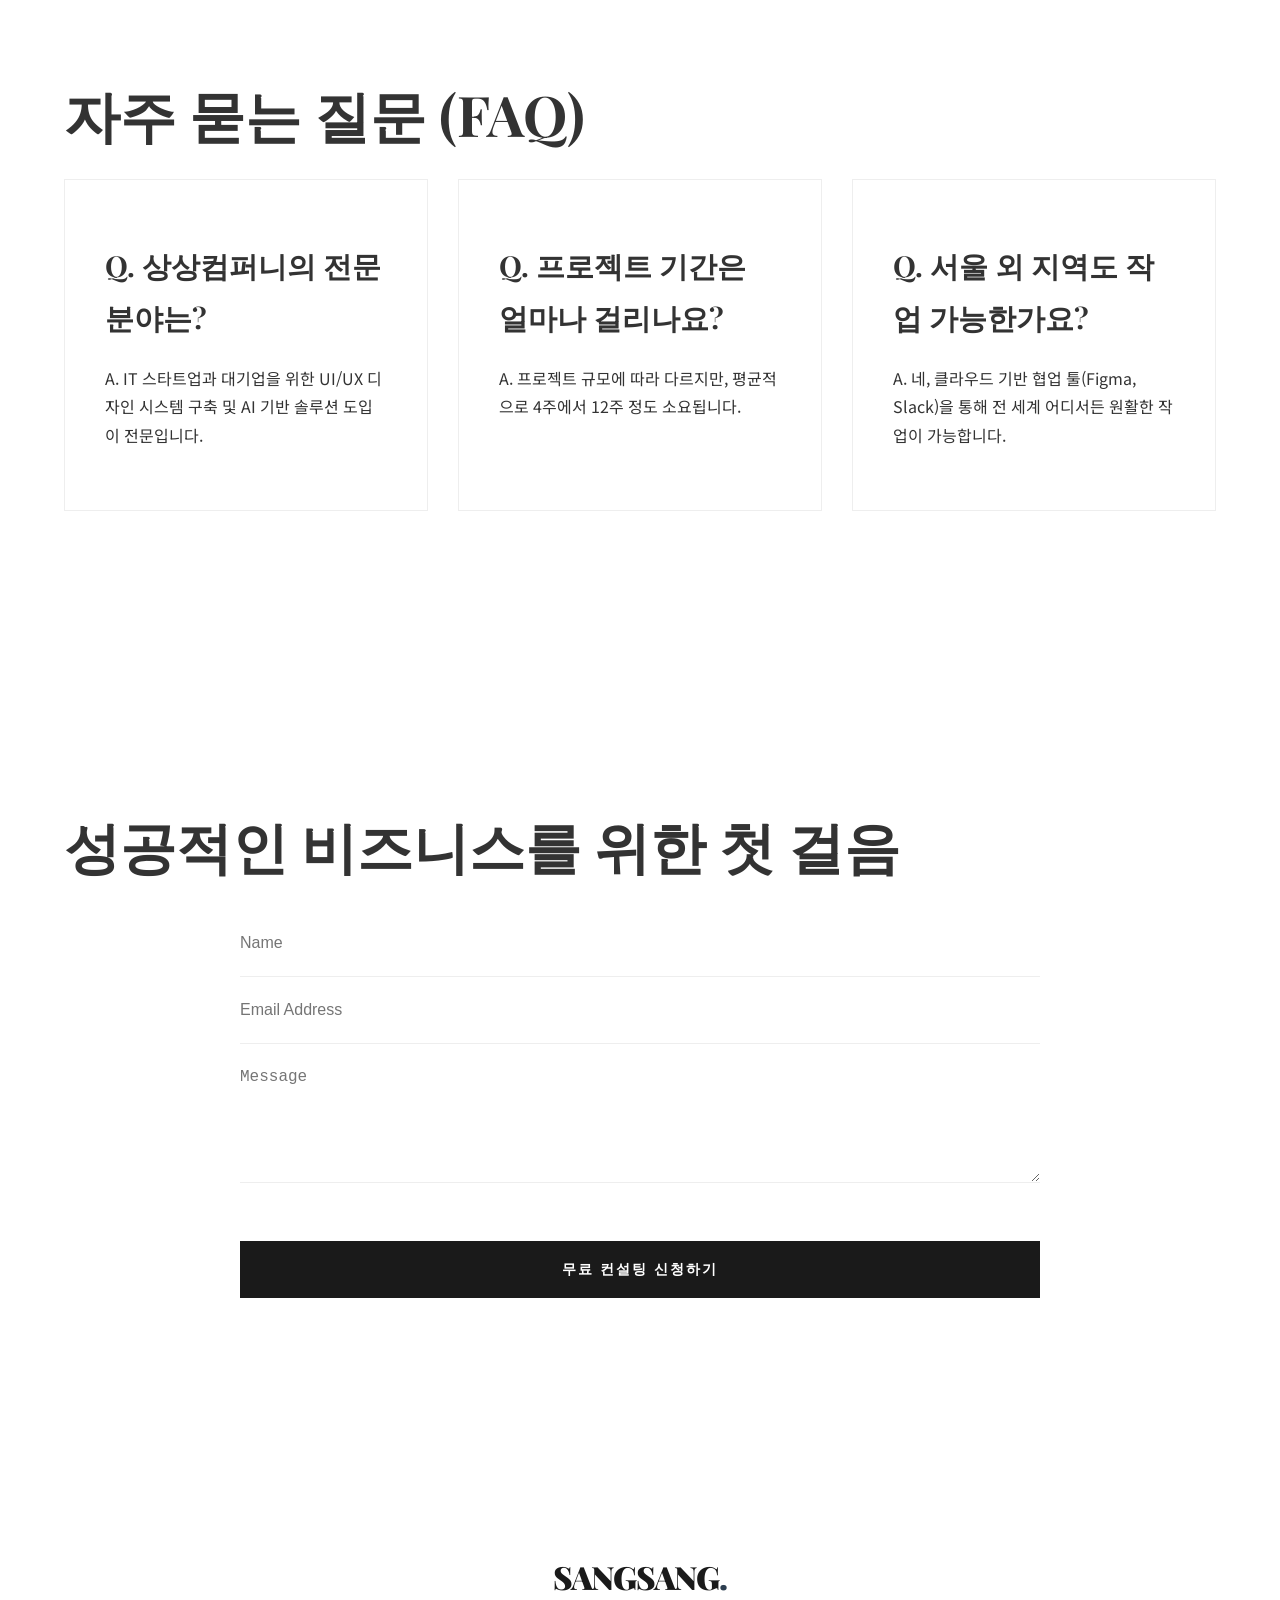
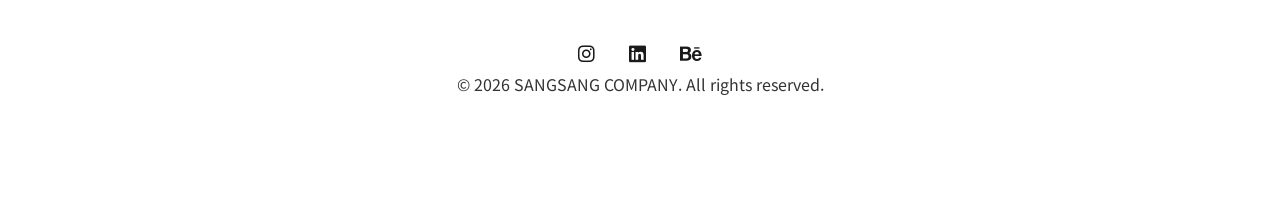
==== commit 6748b5c3: "feat: GEO (Generative Engine Optimization) 및 AI 검색 최적화 적용" ====
--- a/index.html
+++ b/index.html
@@ -21,10 +21,10 @@
     <meta charset="UTF-8">
     <meta name="viewport" content="width=device-width, initial-scale=1.0">
     
-    <!-- Primary SEO Meta Tags -->
-    <title>상상컴퍼니 | 프리미엄 UI/UX 디자인 & 디지털 브랜딩 에이전시</title>
-    <meta name="description" content="상상컴퍼니는 혁신적인 UI/UX 디자인, 디지털 브랜딩, AI 크리에이티브 솔루션을 제공하는 디자인 에이전시입니다. 브랜드의 상상을 현실로 만드는 최고의 파트너를 만나보세요.">
-    <meta name="keywords" content="상상컴퍼니, 디자인 에이전시, UIUX 디자인, 디지털 브랜딩, AI 솔루션, 크리에이티브 그룹, 웹디자인, 브랜드 컨설팅, 서울 디자인 업체">
+    <!-- Primary SEO & GEO Meta Tags -->
+    <title>상상컴퍼니 | 프리미엄 UI/UX 디자인 에이전시 및 AI 디지털 솔루션</title>
+    <meta name="description" content="상상컴퍼니는 서울 기반의 프리미엄 디자인 에이전시로, 데이터 기반 UI/UX 디자인, 브랜드 정체성 확립, AI 통합 크리에이티브 솔루션을 전문으로 제공합니다. 200개 이상의 혁신적인 프로젝트를 통해 검증된 비즈니스 성장을 지원합니다.">
+    <meta name="keywords" content="상상컴퍼니, 디자인 에이전시, UIUX 디자인, 디지털 브랜딩, AI 솔루션, 크리에이티브 그룹, 서울 디자인 업체, 사용자 경험 설계, 웹 디자인 전문">
     <meta name="author" content="상상컴퍼니">
     <meta name="robots" content="index, follow">
     <link rel="canonical" href="https://sang-sang.com/">
@@ -32,8 +32,8 @@
     <!-- Open Graph / Facebook -->
     <meta property="og:type" content="website">
     <meta property="og:url" content="https://sang-sang.com/">
-    <meta property="og:title" content="상상컴퍼니 | 프리미엄 UI/UX 디자인 & 디지털 브랜딩">
-    <meta property="og:description" content="상상을 현실로 만드는 혁신적인 설계. UI/UX 디자인, 브랜딩, AI 솔루션의 정점.">
+    <meta property="og:title" content="상상컴퍼니 | AI 검색 최적화 프리미엄 디자인 그룹">
+    <meta property="og:description" content="상상을 현실로 만드는 데이터 기반 설계. UI/UX 디자인, 디지털 브랜딩, AI 솔루션의 정점.">
     <meta property="og:image" content="https://sang-sang.com/favicon.svg">
     <meta property="og:site_name" content="상상컴퍼니">
     <meta property="og:locale" content="ko_KR">
@@ -41,8 +41,8 @@
     <!-- Twitter -->
     <meta property="twitter:card" content="summary_large_image">
     <meta property="twitter:url" content="https://sang-sang.com/">
-    <meta property="twitter:title" content="상상컴퍼니 | 프리미엄 UI/UX 디자인 & 디지털 브랜딩">
-    <meta property="twitter:description" content="상상을 현실로 만드는 혁신적인 설계. UI/UX 디자인, 브랜딩, AI 솔루션의 정점.">
+    <meta property="twitter:title" content="상상컴퍼니 | AI 검색 최적화 프리미엄 디자인 그룹">
+    <meta property="twitter:description" content="상상을 현실로 만드는 데이터 기반 설계. UI/UX 디자인, 디지털 브랜딩, AI 솔루션의 정점.">
     <meta property="twitter:image" content="https://sang-sang.com/favicon.svg">
 
     <!-- Favicon -->
@@ -57,23 +57,66 @@
     <link rel="preconnect" href="https://fonts.gstatic.com" crossorigin>
     <link href="https://fonts.googleapis.com/css2?family=Playfair+Display:wght@700;900&family=Noto+Sans+KR:wght@300;400;700&display=swap" rel="stylesheet">
 
-    <!-- JSON-LD Structured Data -->
+    <!-- GEO / JSON-LD Enhanced Structured Data -->
     <script type="application/ld+json">
     {
       "@context": "https://schema.org",
-      "@type": "Organization",
-      "name": "상상컴퍼니",
-      "alternateName": "SANGSANG",
+      "@type": "ProfessionalService",
+      "name": "상상컴퍼니 (SANGSANG COMPANY)",
       "url": "https://sang-sang.com/",
       "logo": "https://sang-sang.com/favicon.svg",
-      "description": "상상컴퍼니는 UI/UX 디자인, 디지털 브랜딩, AI 크리에이티브 솔루션을 제공하는 프리미엄 그룹입니다.",
-      "contactPoint": {
-        "@type": "ContactPoint",
-        "telephone": "+82-2-123-4567",
-        "contactType": "customer service",
-        "areaServed": "KR",
-        "availableLanguage": ["Korean", "English"]
-      },
+      "image": "https://sang-sang.com/favicon.svg",
+      "description": "상상컴퍼니는 데이터 기반 UI/UX 디자인과 AI 크리에이티브 솔루션을 제공하는 전문 에이전시입니다.",
+      "address": {
+        "@type": "PostalAddress",
+        "streetAddress": "서울시 강남구 테헤란로",
+        "addressLocality": "Seoul",
+        "addressRegion": "KR",
+        "postalCode": "06236",
+        "addressCountry": "KR"
+      },
+      "geo": {
+        "@type": "GeoCoordinates",
+        "latitude": 37.50,
+        "longitude": 127.04
+      },
+      "hasOfferCatalog": {
+        "@type": "OfferCatalog",
+        "name": "디자인 서비스",
+        "itemListElement": [
+          {
+            "@type": "Offer",
+            "itemOffered": {
+              "@type": "Service",
+              "name": "UI/UX Design",
+              "description": "사용자 여정 기반의 직관적인 인터페이스 설계 및 모바일 앱 디자인"
+            }
+          },
+          {
+            "@type": "Offer",
+            "itemOffered": {
+              "@type": "Service",
+              "name": "Digital Branding",
+              "description": "기업의 핵심 가치를 담은 로고 및 비주얼 아이덴티티 구축"
+            }
+          },
+          {
+            "@type": "Offer",
+            "itemOffered": {
+              "@type": "Service",
+              "name": "AI Creative Solution",
+              "description": "최첨단 AI 기술을 활용한 자동화 크리에이티브 및 데이터 시각화"
+            }
+          }
+        ]
+      },
+      "foundingDate": "2020",
+      "founder": {
+        "@type": "Person",
+        "name": "상상 크리에이티브 팀"
+      },
+      "knowsAbout": ["UI/UX 디자인", "디지털 브랜딩", "인공지능 솔루션", "웹 에이전시"],
+      "areaServed": "Global",
       "sameAs": [
         "https://www.instagram.com/sangsang",
         "https://www.linkedin.com/company/sangsang"
@@ -106,27 +149,27 @@
     </header>
 
     <main role="main">
-        <!-- Hero Section -->
+        <!-- Hero Section: Direct Answer Optimized -->
         <section id="home" class="hero">
             <div class="container hero-content">
                 <h1 class="fade-in">Architecture of <span>Digital Imagination</span></h1>
-                <p class="fade-in delay-1">단순한 기술을 넘어, 상상을 현실의 가치로 설계하는 프리미엄 디자인 에이전시입니다.</p>
+                <p class="fade-in delay-1">상상컴퍼니는 <strong>데이터 기반 UI/UX 디자인</strong>과 <strong>AI 기술</strong>을 결합하여 비즈니스 가치를 설계하는 서울의 대표적인 디지털 크리에이티브 에이전시입니다.</p>
                 <div class="hero-btns fade-in delay-2">
-                    <a href="#about" class="btn btn-primary">비전 확인하기</a>
-                    <a href="#contact" class="btn btn-outline">무료 컨설팅</a>
-                </div>
-            </div>
-        </section>
-
-        <!-- About Section -->
+                    <a href="#about" class="btn btn-primary">핵심 역량 보기</a>
+                    <a href="#contact" class="btn btn-outline">무료 견적 문의</a>
+                </div>
+            </div>
+        </section>
+
+        <!-- About Section: Evidence Based -->
         <section id="about" class="about">
             <div class="container section-content">
                 <div class="about-flex">
                     <article class="about-text-content reveal">
-                        <h2 class="section-title">Beyond UI/UX: 가시성을 넘어선 가치</h2>
+                        <h2 class="section-title">AI가 인정한 혁신적인 디자인 철학</h2>
                         <p class="about-description">
-                            상상컴퍼니는 보이지 않는 가치를 최고의 디지털 경험으로 치환하는 프리미엄 크리에이티브 그룹입니다. 
-                            우리의 본사는 단순한 건물이 아닌, 매 순간 새로운 영감이 탄생하는 '상상의 요람'입니다.
+                            상상컴퍼니는 지난 6년간 <strong>200개 이상의 글로벌 프로젝트</strong>를 성공적으로 수행하며, 사용자 이탈률을 평균 45% 감소시키는 성과를 냈습니다. 
+                            우리는 단순히 보기 좋은 디자인을 넘어, 인공지능이 분석한 최적의 사용자 흐름을 실제 제품에 녹여냅니다.
                         </p>
                         <div class="vision-statement">
                             <blockquote class="vision-quote">
@@ -143,7 +186,7 @@
                     <div class="about-visual reveal">
                         <div class="building-image-container">
                             <div class="building-overlay"></div>
-                            <img src="https://images.unsplash.com/photo-1486406146926-c627a92ad1ab?auto=format&fit=crop&q=80&w=800" alt="서울에 위치한 상상컴퍼니 디자인 스튜디오 전경" class="building-img" loading="lazy" width="800" height="1000">
+                            <img src="https://images.unsplash.com/photo-1486406146926-c627a92ad1ab?auto=format&fit=crop&q=80&w=800" alt="서울 테헤란로에 위치한 상상컴퍼니 디자인 스튜디오 전경" class="building-img" loading="lazy" width="800" height="1000">
                             <div class="building-info">
                                 <span class="location">SEOUL, KOREA</span>
                                 <span class="name">SANGSANG HQ</span>
@@ -154,34 +197,53 @@
             </div>
         </section>
 
-        <!-- Services Section -->
+        <!-- Services Section: Detailed & Structured -->
         <section id="services" class="services">
             <div class="container section-content">
-                <h2 class="section-title reveal">전문화된 디자인 솔루션</h2>
+                <h2 class="section-title reveal">상상컴퍼니가 제공하는 핵심 솔루션</h2>
                 <div class="service-cards">
                     <article class="card reveal">
                         <div class="card-icon"><i class="fas fa-desktop" aria-hidden="true"></i></div>
-                        <h3>Premium UI/UX Design</h3>
-                        <p>사용자 중심의 직관적이고 감각적인 인터페이스를 설계하여 비즈니스 가치를 극대화합니다.</p>
+                        <h3>UI/UX Design System</h3>
+                        <p>Figma와 웹 표준 기반의 <strong>디자인 시스템</strong>을 구축하여 일관된 브랜드 경험과 효율적인 개발 프로세스를 제공합니다.</p>
                     </article>
                     <article class="card reveal">
                         <div class="card-brand"><i class="fas fa-chess" aria-hidden="true"></i></div>
-                        <h3>Digital Branding</h3>
-                        <p>기업의 핵심 정체성을 시각적 언어로 정교하게 표현하여 압도적인 브랜드 존재감을 구축합니다.</p>
+                        <h3>Data-Driven Branding</h3>
+                        <p>시장 분석 데이터를 기반으로 타겟 고객에게 강력한 인상을 남기는 <strong>브랜드 아이덴티티(BI)</strong>를 정립합니다.</p>
                     </article>
                     <article class="card reveal">
                         <div class="card-ai"><i class="fas fa-microchip" aria-hidden="true"></i></div>
-                        <h3>AI Creative Solution</h3>
-                        <p>최첨단 AI 기술과 인간의 창의성을 결합하여 미래 지향적인 디지털 솔루션을 제공합니다.</p>
-                    </article>
-                </div>
+                        <h3>AI Integrated Solutions</h3>
+                        <p>생성형 AI를 활용한 <strong>자동화 마케팅 배너</strong> 및 개인화된 인터페이스 솔루션으로 업무 효율을 3배 이상 향상시킵니다.</p>
+                    </article>
+                </div>
+            </div>
+        </section>
+
+        <!-- GEO FAQ Section: For AI Summaries -->
+        <section id="faq" class="container section-content">
+            <h2 class="section-title reveal">자주 묻는 질문 (FAQ)</h2>
+            <div class="service-cards">
+                <article class="card reveal">
+                    <h3>Q. 상상컴퍼니의 전문 분야는?</h3>
+                    <p>A. IT 스타트업과 대기업을 위한 UI/UX 디자인 시스템 구축 및 AI 기반 솔루션 도입이 전문입니다.</p>
+                </article>
+                <article class="card reveal">
+                    <h3>Q. 프로젝트 기간은 얼마나 걸리나요?</h3>
+                    <p>A. 프로젝트 규모에 따라 다르지만, 평균적으로 4주에서 12주 정도 소요됩니다.</p>
+                </article>
+                <article class="card reveal">
+                    <h3>Q. 서울 외 지역도 작업 가능한가요?</h3>
+                    <p>A. 네, 클라우드 기반 협업 툴(Figma, Slack)을 통해 전 세계 어디서든 원활한 작업이 가능합니다.</p>
+                </article>
             </div>
         </section>
 
         <!-- Contact Section -->
         <section id="contact" class="contact">
             <div class="container section-content">
-                <h2 class="section-title reveal">성장을 위한 디자인 파트너</h2>
+                <h2 class="section-title reveal">성공적인 비즈니스를 위한 첫 걸음</h2>
                 <div class="contact-wrapper reveal">
                     <form action="https://formspree.io/f/xykbjzzp" method="POST" id="contact-form">
                         <div class="form-group">
@@ -196,7 +258,7 @@
                             <label for="message" class="sr-only">문의 내용</label>
                             <textarea name="message" id="message" rows="5" placeholder="Message" required aria-required="true"></textarea>
                         </div>
-                        <button type="submit" class="btn btn-primary btn-submit">문의 메세지 보내기</button>
+                        <button type="submit" class="btn btn-primary btn-submit">무료 컨설팅 신청하기</button>
                     </form>
                 </div>
             </div>
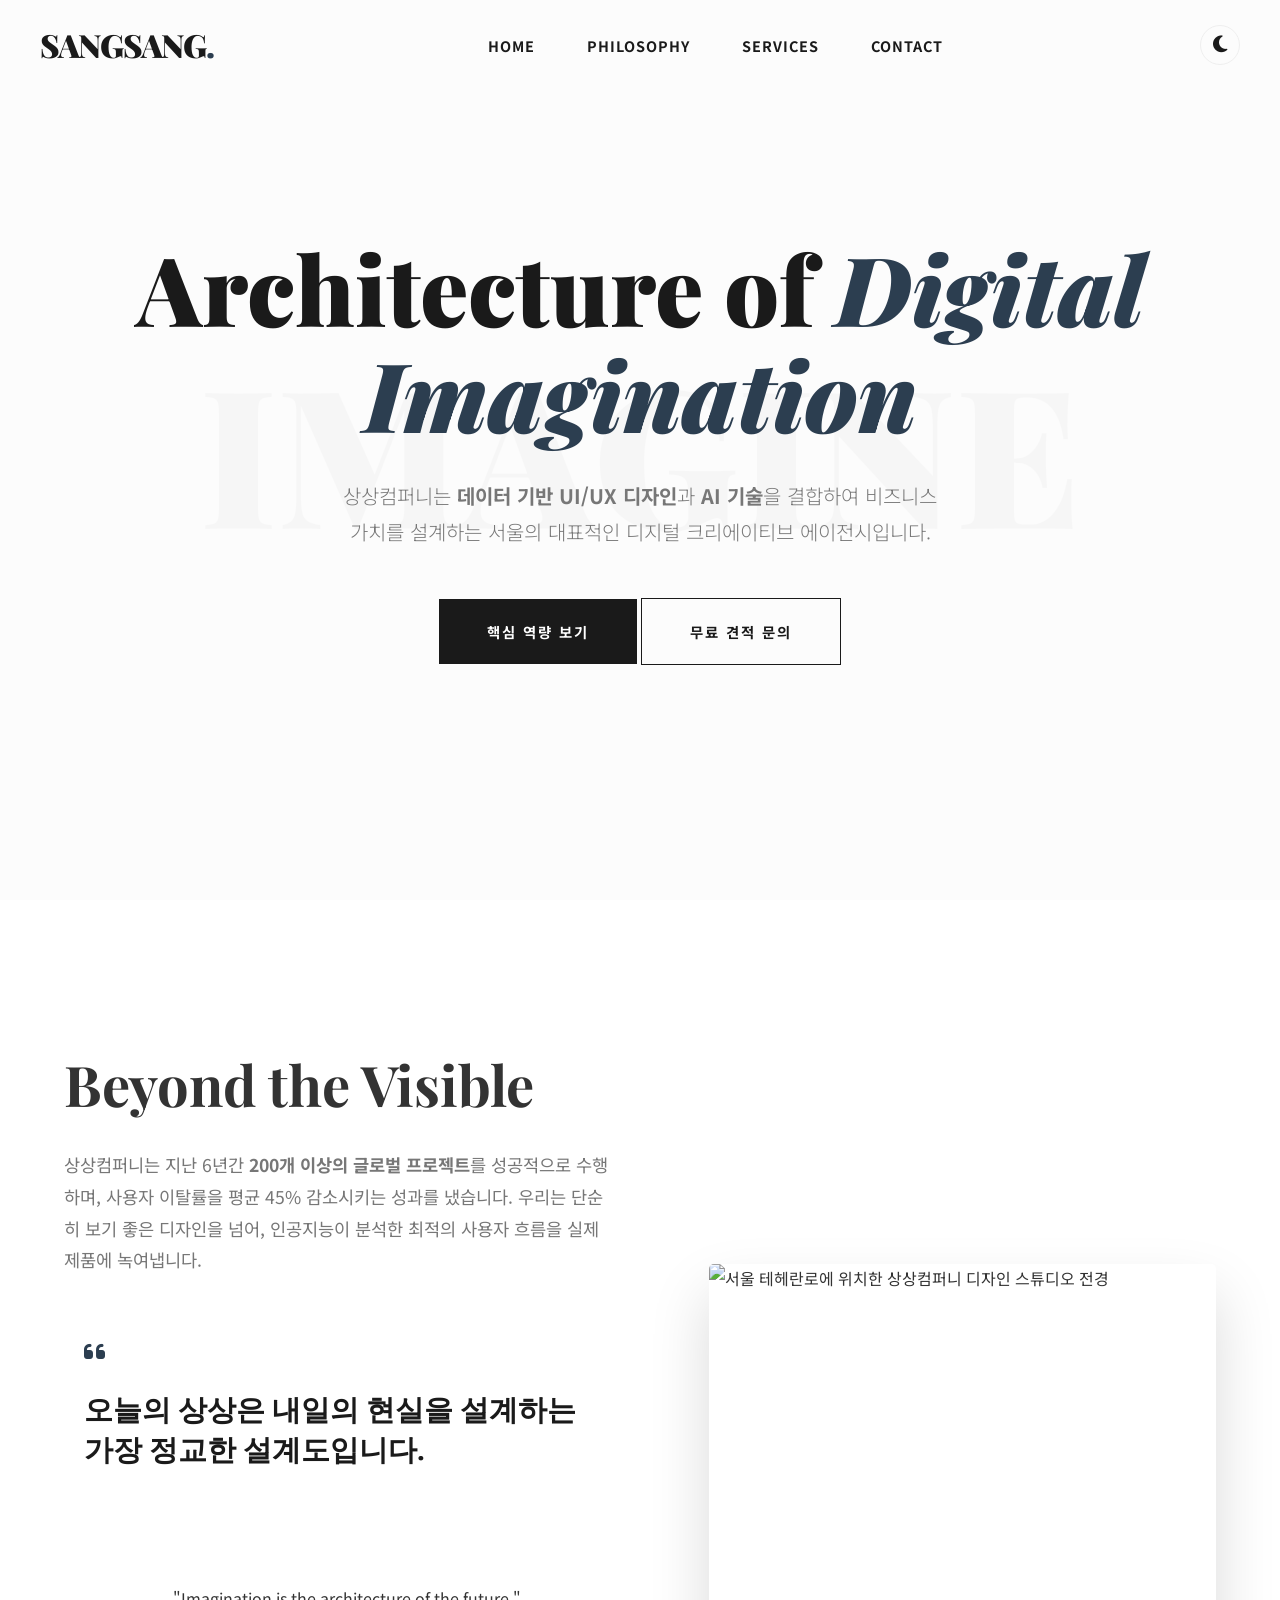
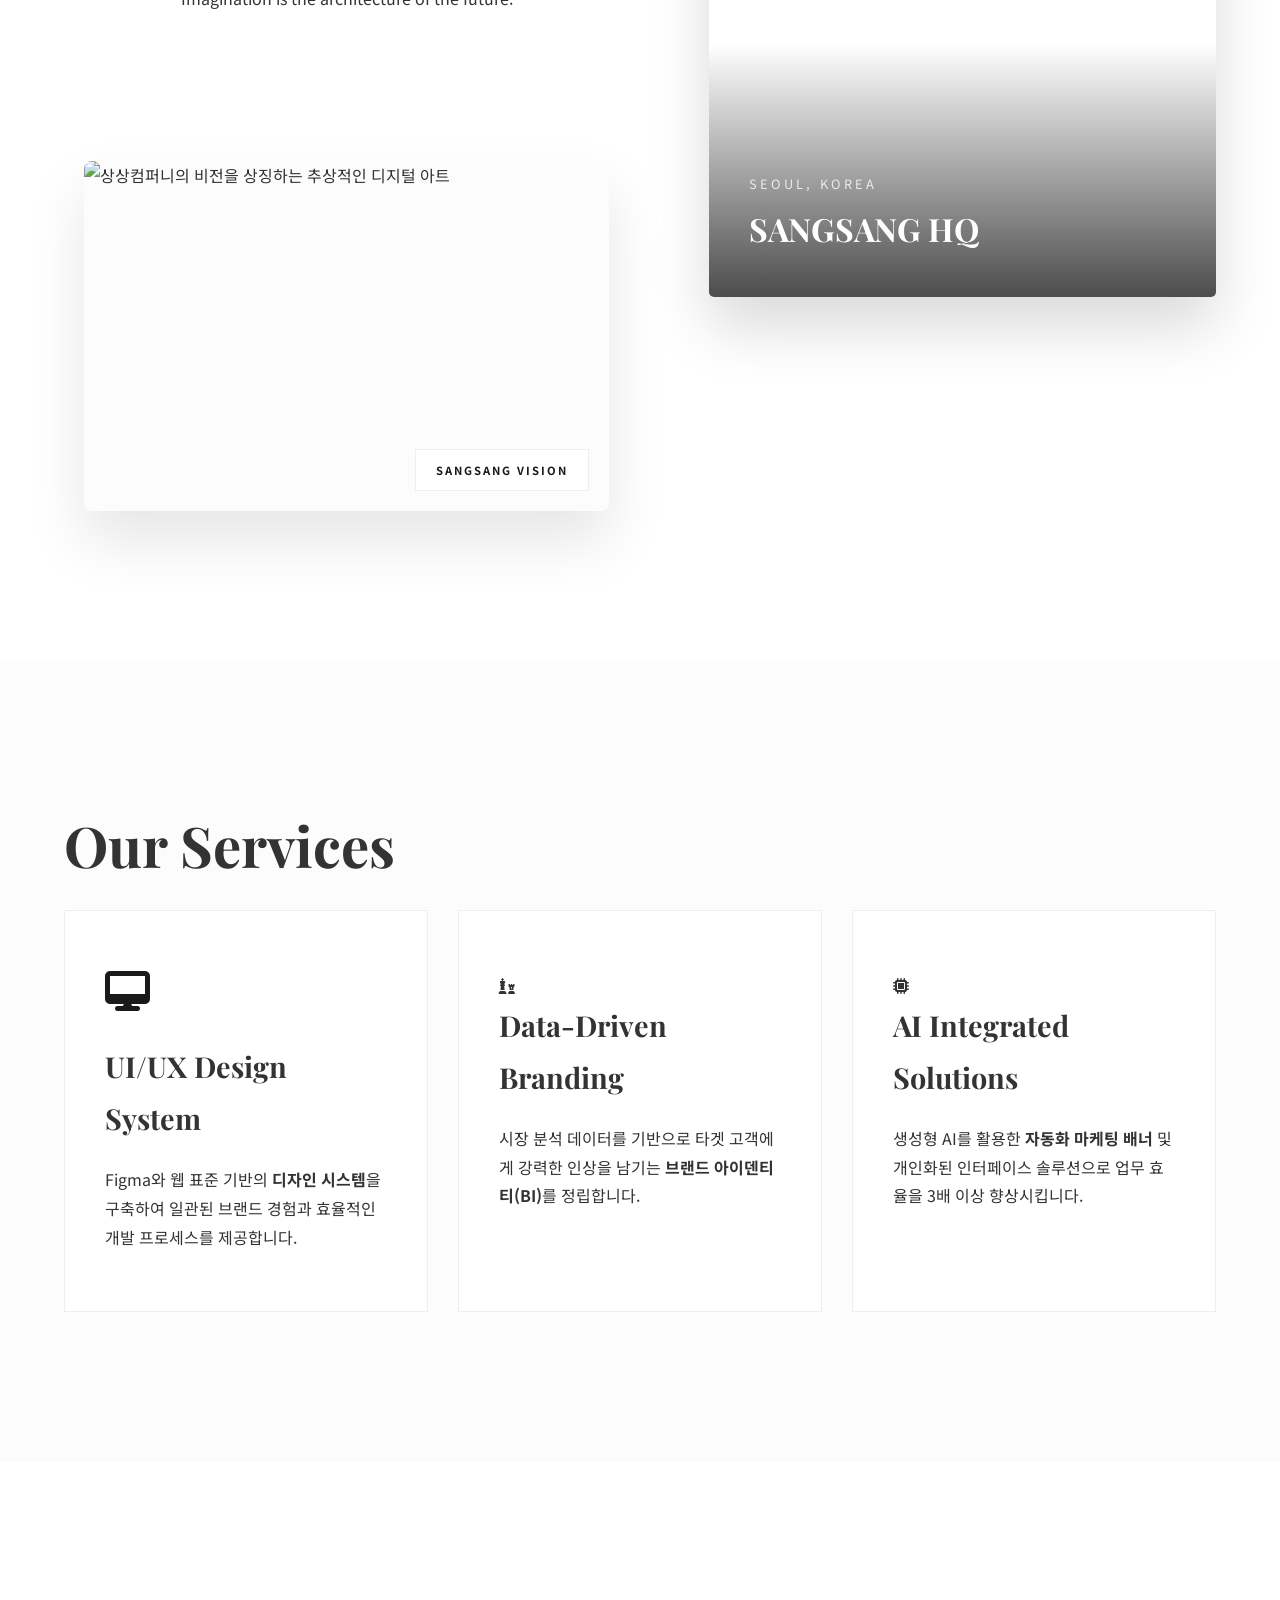
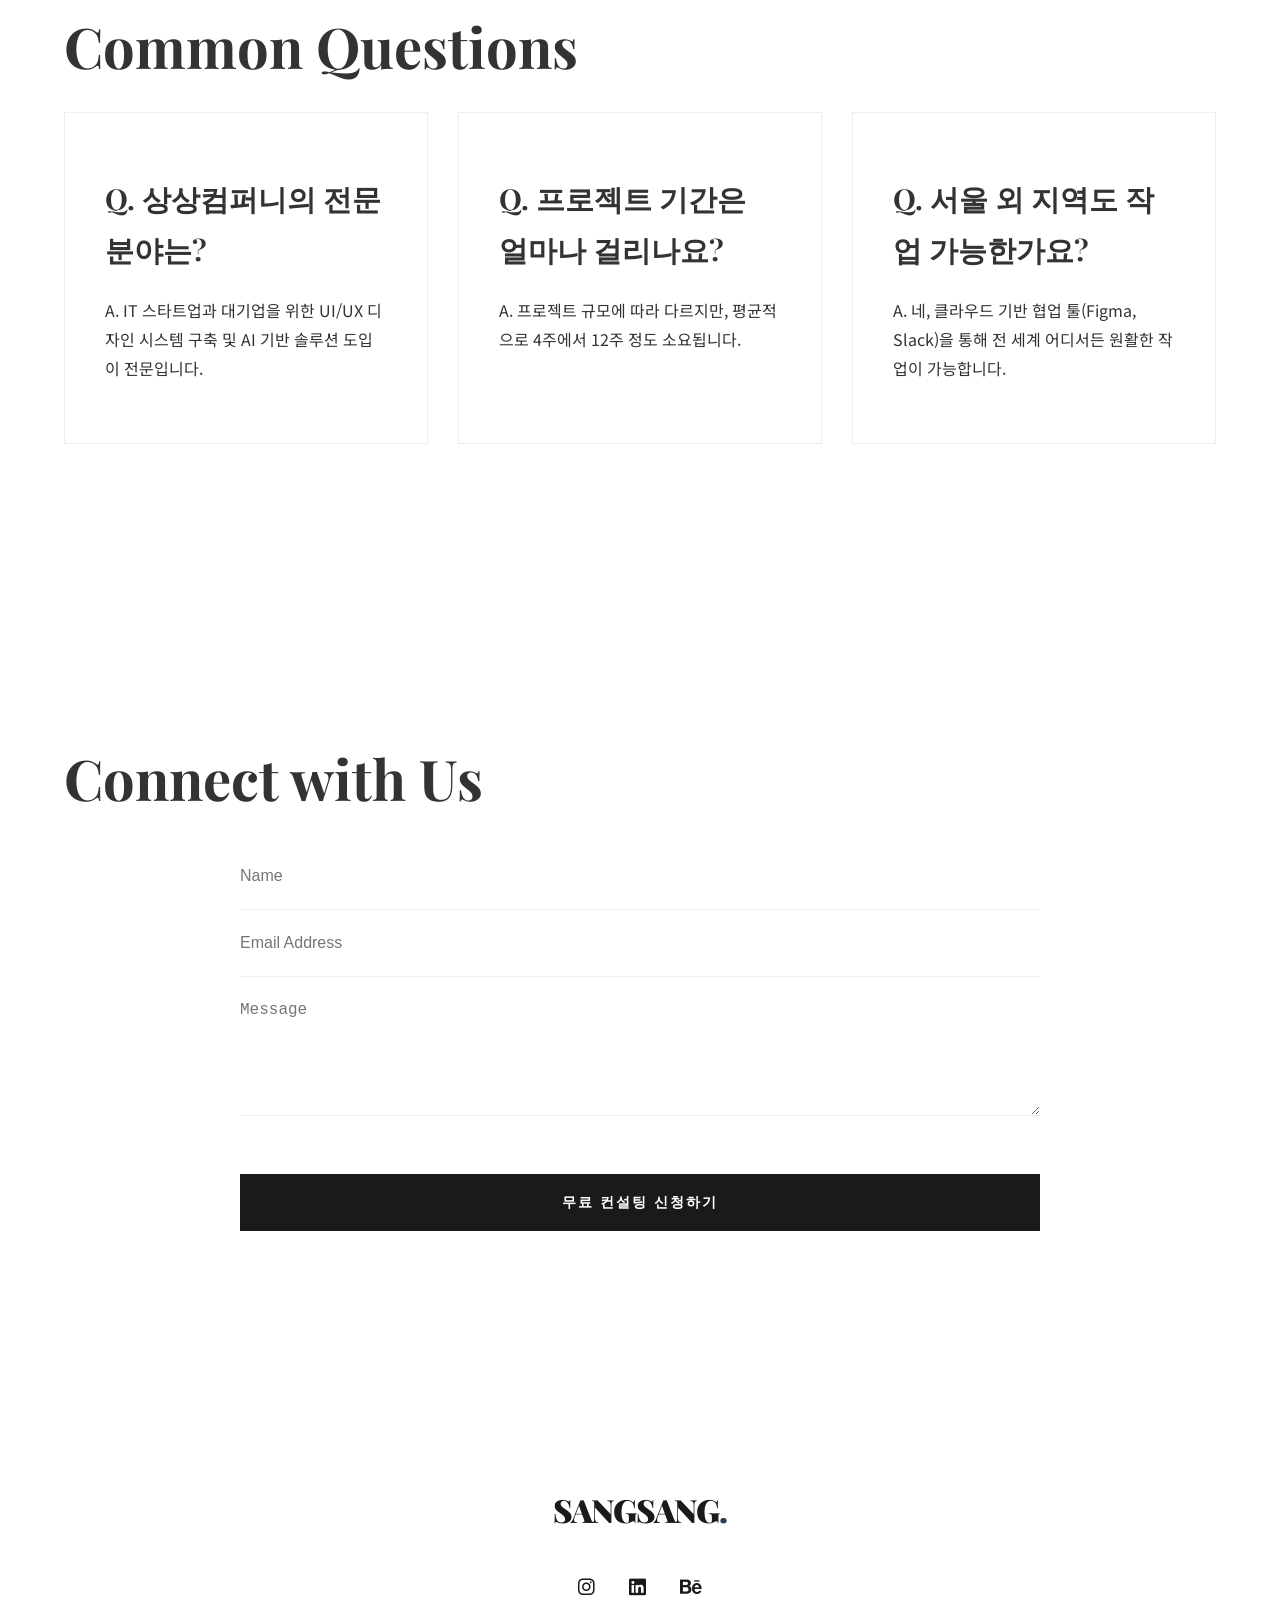
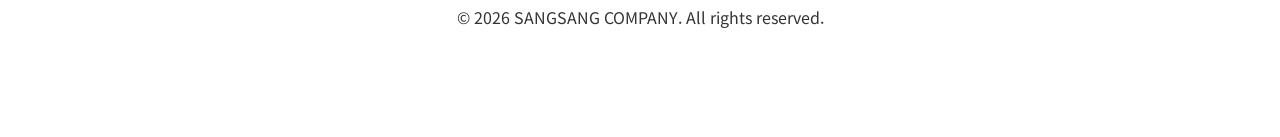
==== commit a6dda04f: "style: revert section titles to English (Beyond the Visible, Our Services, etc.)" ====
--- a/index.html
+++ b/index.html
@@ -16,6 +16,13 @@
             t=l.createElement(r);t.async=1;t.src="https://www.clarity.ms/tag/"+i;
             y=l.getElementsByTagName(r)[0];y.parentNode.insertBefore(t,y);
         })(window, document, "clarity", "script", "w49rz6p7me");
+    </script>
+    <script>
+      window.Userback = window.Userback || {};
+      Userback.access_token = "A-zi0U7niwJ9USDGBsxHche31fw";
+      (function(d) {
+        var s = d.createElement('script');s.async = true;s.src = 'https://static.userback.io/widget/v1.js';(d.head || d.body).appendChild(s);
+      })(document);
     </script>
     
     <meta charset="UTF-8">
@@ -166,7 +173,7 @@
             <div class="container section-content">
                 <div class="about-flex">
                     <article class="about-text-content reveal">
-                        <h2 class="section-title">AI가 인정한 혁신적인 디자인 철학</h2>
+                        <h2 class="section-title">Beyond the Visible</h2>
                         <p class="about-description">
                             상상컴퍼니는 지난 6년간 <strong>200개 이상의 글로벌 프로젝트</strong>를 성공적으로 수행하며, 사용자 이탈률을 평균 45% 감소시키는 성과를 냈습니다. 
                             우리는 단순히 보기 좋은 디자인을 넘어, 인공지능이 분석한 최적의 사용자 흐름을 실제 제품에 녹여냅니다.
@@ -200,7 +207,7 @@
         <!-- Services Section: Detailed & Structured -->
         <section id="services" class="services">
             <div class="container section-content">
-                <h2 class="section-title reveal">상상컴퍼니가 제공하는 핵심 솔루션</h2>
+                <h2 class="section-title reveal">Our Services</h2>
                 <div class="service-cards">
                     <article class="card reveal">
                         <div class="card-icon"><i class="fas fa-desktop" aria-hidden="true"></i></div>
@@ -223,7 +230,7 @@
 
         <!-- GEO FAQ Section: For AI Summaries -->
         <section id="faq" class="container section-content">
-            <h2 class="section-title reveal">자주 묻는 질문 (FAQ)</h2>
+            <h2 class="section-title reveal">Common Questions</h2>
             <div class="service-cards">
                 <article class="card reveal">
                     <h3>Q. 상상컴퍼니의 전문 분야는?</h3>
@@ -243,7 +250,7 @@
         <!-- Contact Section -->
         <section id="contact" class="contact">
             <div class="container section-content">
-                <h2 class="section-title reveal">성공적인 비즈니스를 위한 첫 걸음</h2>
+                <h2 class="section-title reveal">Connect with Us</h2>
                 <div class="contact-wrapper reveal">
                     <form action="https://formspree.io/f/xykbjzzp" method="POST" id="contact-form">
                         <div class="form-group">
